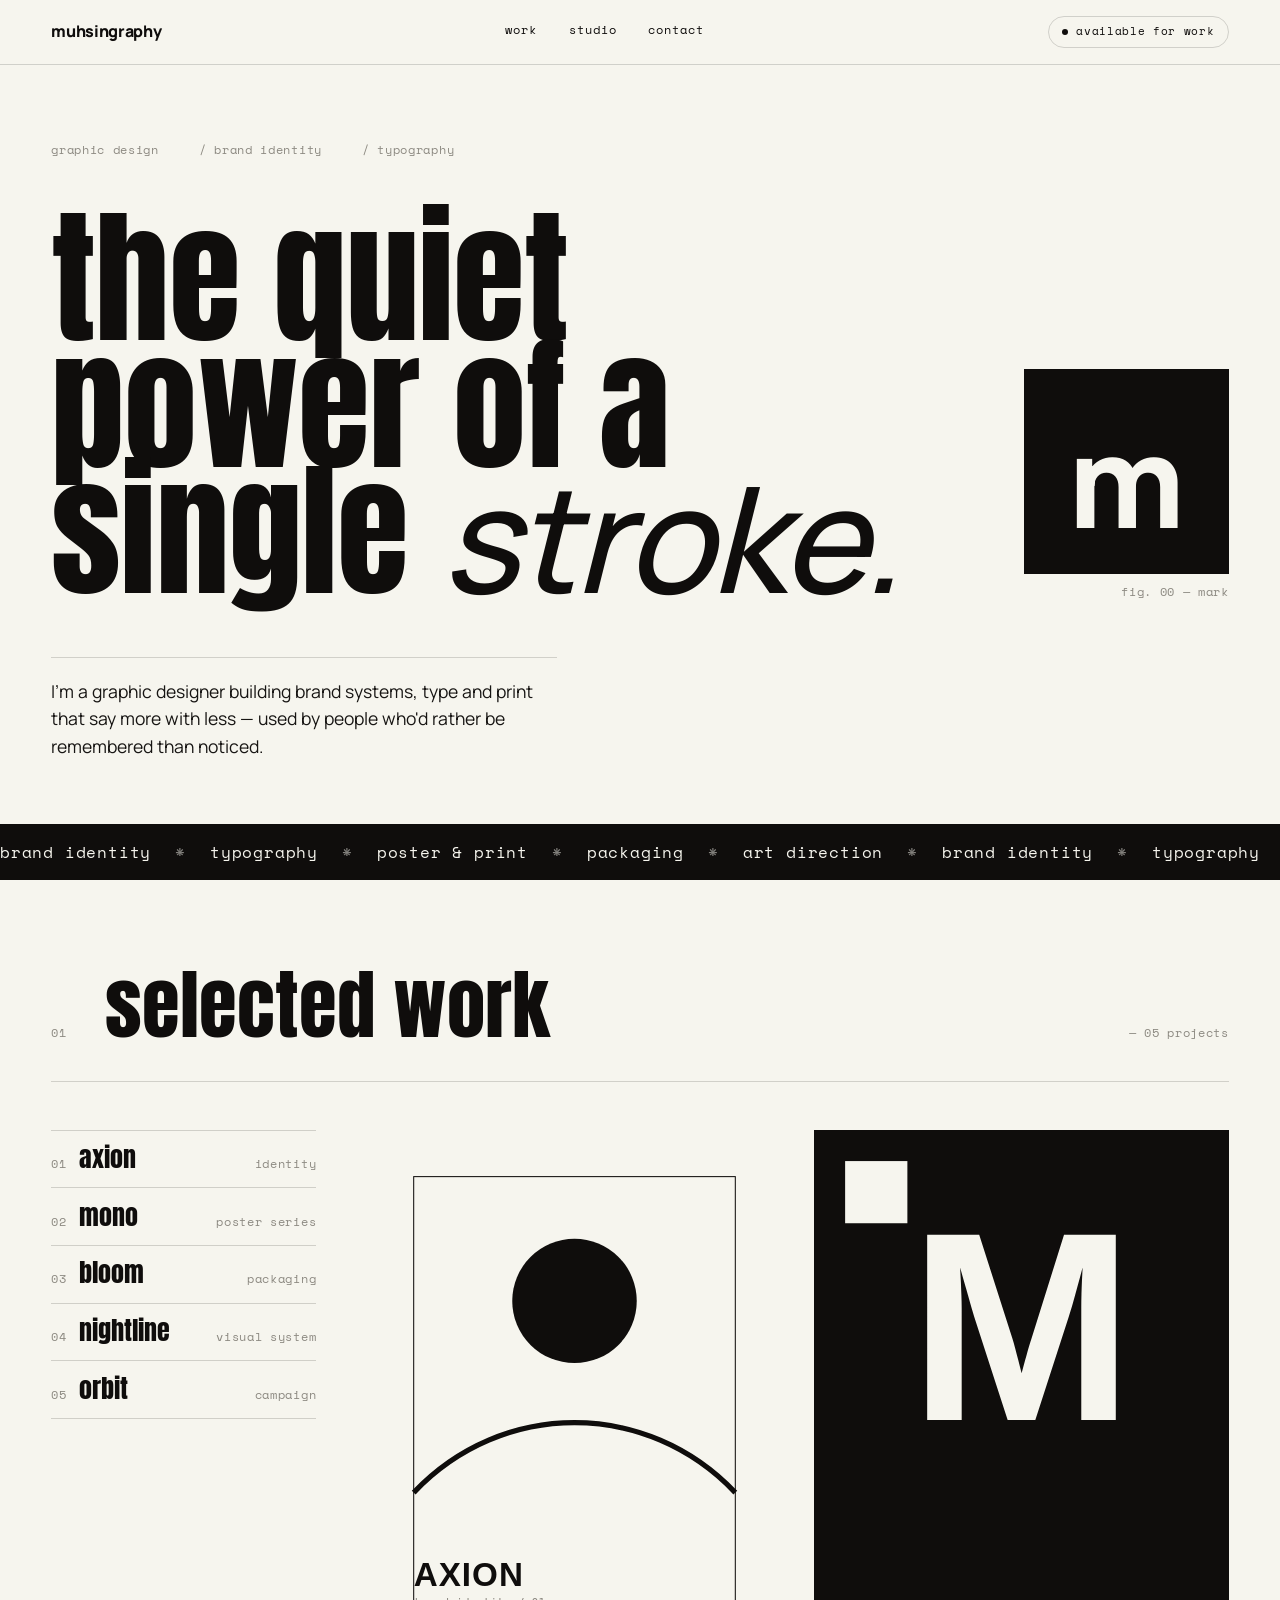
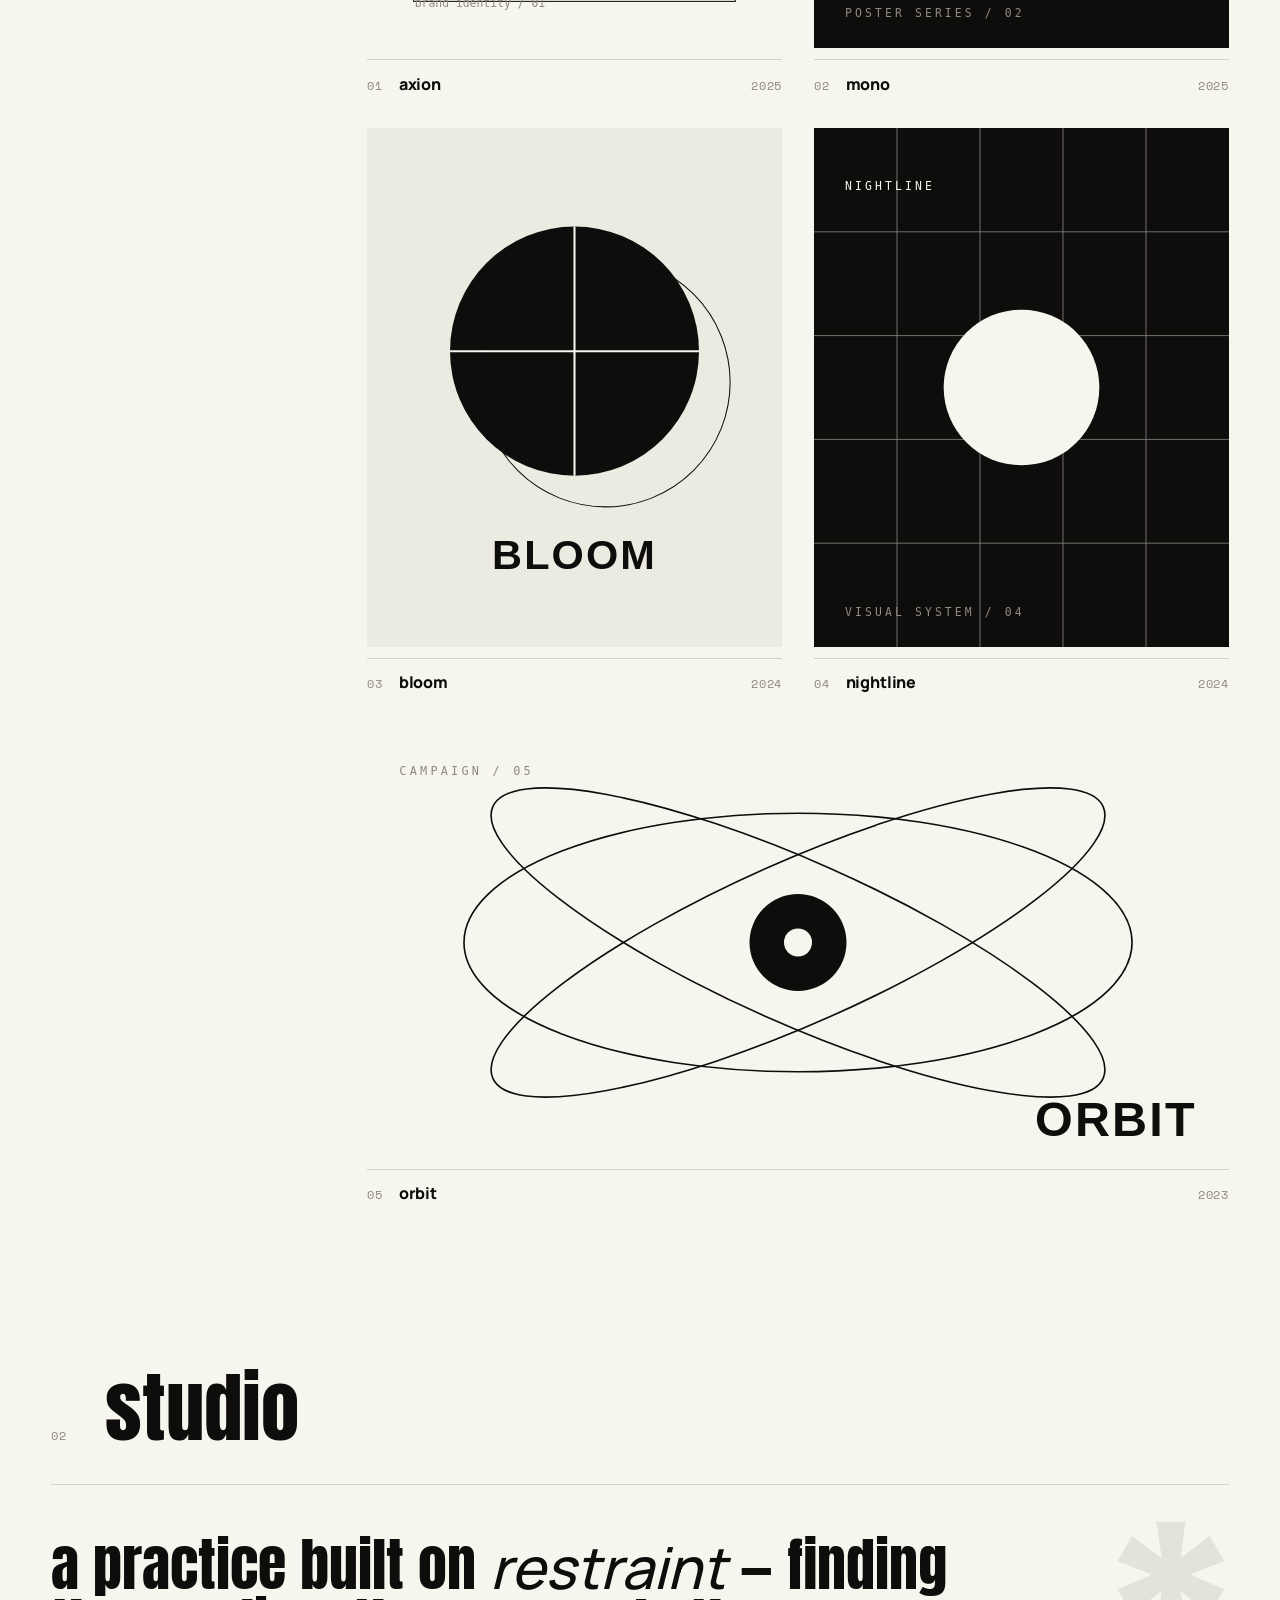
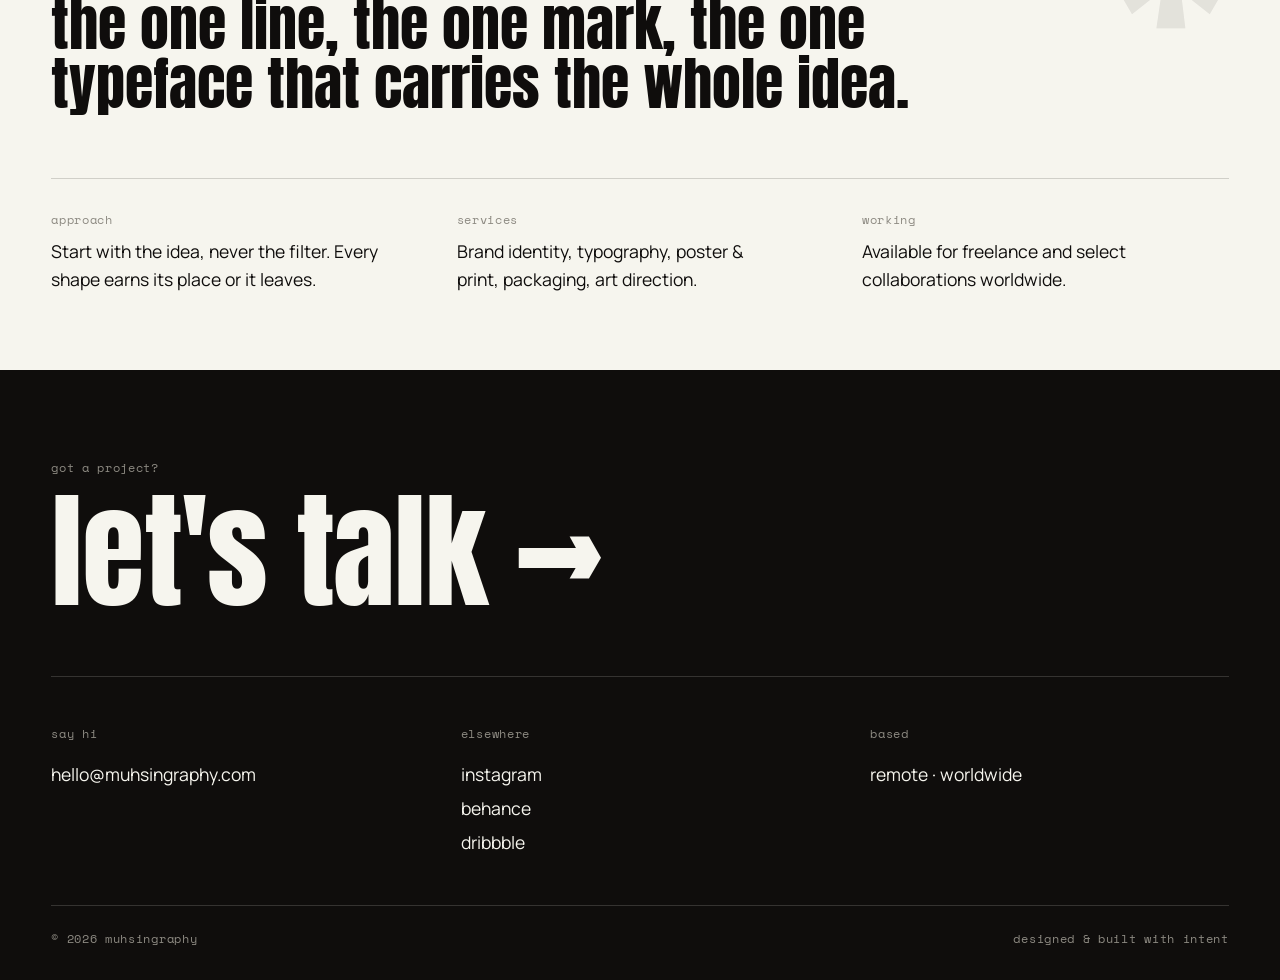
==== index.html @ 597eaee9 "Implement muhsingraphy portfolio from Figma design Monochrome editorial layout: heavy condensed disp" ====
<!DOCTYPE html>
<html lang="en">
<head>
  <meta charset="UTF-8" />
  <meta name="viewport" content="width=device-width, initial-scale=1.0" />
  <title>muhsingraphy — The quiet power of a single stroke.</title>
  <meta name="description" content="muhsingraphy — graphic design, brand identity and typography." />

  <link rel="preconnect" href="https://fonts.googleapis.com" />
  <link rel="preconnect" href="https://fonts.gstatic.com" crossorigin />
  <link
    href="https://fonts.googleapis.com/css2?family=Anton&family=Manrope:wght@400;500;600;800&family=Space+Mono:wght@400;700&display=swap"
    rel="stylesheet"
  />
  <link rel="stylesheet" href="styles.css" />
</head>
<body>
  <!-- ── top bar ─────────────────────────────────────────── -->
  <header class="topbar">
    <a class="wordmark" href="#top">muhsingraphy</a>
    <nav class="topbar__nav">
      <a href="#work">work</a>
      <a href="#studio">studio</a>
      <a href="#contact">contact</a>
    </nav>
    <a class="topbar__status" href="#contact">
      <span class="dot"></span>available&nbsp;for&nbsp;work
    </a>
  </header>

  <main id="top">
    <!-- ── hero ──────────────────────────────────────────── -->
    <section class="hero">
      <div class="hero__label reveal">
        <span class="mono">graphic&nbsp;design</span>
        <span class="mono">/&nbsp;brand&nbsp;identity</span>
        <span class="mono">/&nbsp;typography</span>
      </div>

      <div class="hero__grid">
        <h1 class="hero__title reveal">
          The quiet<br />
          power of a<br />
          single <em>stroke.</em>
        </h1>

        <figure class="hero__mark reveal" aria-hidden="true">
          <div class="hero__mark-inner">
            <span>m</span>
          </div>
          <figcaption class="mono">fig.&nbsp;00 — mark</figcaption>
        </figure>
      </div>

      <p class="hero__lede reveal">
        I'm a graphic designer building brand systems, type and print that
        say more with less — used by people who'd rather be remembered than
        noticed.
      </p>
    </section>

    <!-- ── ticker ────────────────────────────────────────── -->
    <div class="ticker" aria-hidden="true">
      <div class="ticker__track">
        <span>brand identity</span><span>*</span><span>typography</span><span>*</span>
        <span>poster&nbsp;&&nbsp;print</span><span>*</span><span>packaging</span><span>*</span>
        <span>art direction</span><span>*</span><span>brand identity</span><span>*</span>
        <span>typography</span><span>*</span><span>poster&nbsp;&&nbsp;print</span><span>*</span>
        <span>packaging</span><span>*</span><span>art direction</span><span>*</span>
      </div>
    </div>

    <!-- ── work ──────────────────────────────────────────── -->
    <section class="work" id="work">
      <div class="work__head">
        <span class="mono">01</span>
        <h2 class="work__title">Selected&nbsp;work</h2>
        <span class="mono work__count">— 05 projects</span>
      </div>

      <div class="work__layout">
        <!-- numbered index -->
        <ol class="index">
          <li class="index__item reveal" data-goto="p1">
            <span class="mono index__num">01</span>
            <span class="index__name">axion</span>
            <span class="mono index__cat">identity</span>
          </li>
          <li class="index__item reveal" data-goto="p2">
            <span class="mono index__num">02</span>
            <span class="index__name">mono</span>
            <span class="mono index__cat">poster&nbsp;series</span>
          </li>
          <li class="index__item reveal" data-goto="p3">
            <span class="mono index__num">03</span>
            <span class="index__name">bloom</span>
            <span class="mono index__cat">packaging</span>
          </li>
          <li class="index__item reveal" data-goto="p4">
            <span class="mono index__num">04</span>
            <span class="index__name">nightline</span>
            <span class="mono index__cat">visual&nbsp;system</span>
          </li>
          <li class="index__item reveal" data-goto="p5">
            <span class="mono index__num">05</span>
            <span class="index__name">orbit</span>
            <span class="mono index__cat">campaign</span>
          </li>
        </ol>

        <!-- project grid -->
        <div class="projects">
          <article class="project reveal" id="p1">
            <div class="project__media"><img src="assets/work-01.svg" alt="axion — brand identity" loading="lazy" /></div>
            <div class="project__cap"><span class="mono">01</span><h3>axion</h3><span class="mono">2025</span></div>
          </article>
          <article class="project reveal" id="p2">
            <div class="project__media"><img src="assets/work-02.svg" alt="mono — poster series" loading="lazy" /></div>
            <div class="project__cap"><span class="mono">02</span><h3>mono</h3><span class="mono">2025</span></div>
          </article>
          <article class="project reveal" id="p3">
            <div class="project__media"><img src="assets/work-03.svg" alt="bloom — packaging" loading="lazy" /></div>
            <div class="project__cap"><span class="mono">03</span><h3>bloom</h3><span class="mono">2024</span></div>
          </article>
          <article class="project reveal" id="p4">
            <div class="project__media"><img src="assets/work-04.svg" alt="nightline — visual system" loading="lazy" /></div>
            <div class="project__cap"><span class="mono">04</span><h3>nightline</h3><span class="mono">2024</span></div>
          </article>
          <article class="project project--wide reveal" id="p5">
            <div class="project__media"><img src="assets/work-05.svg" alt="orbit — campaign" loading="lazy" /></div>
            <div class="project__cap"><span class="mono">05</span><h3>orbit</h3><span class="mono">2023</span></div>
          </article>
        </div>
      </div>
    </section>

    <!-- ── studio / statement ────────────────────────────── -->
    <section class="studio" id="studio">
      <div class="studio__head">
        <span class="mono">02</span>
        <h2 class="work__title">Studio</h2>
      </div>
      <div class="studio__body">
        <p class="studio__statement reveal">
          A practice built on <em>restraint</em> — finding the one line,
          the one mark, the one typeface that carries the whole idea.
        </p>
        <div class="studio__cols">
          <div class="studio__col reveal">
            <span class="mono">approach</span>
            <p>Start with the idea, never the filter. Every shape earns its place or it leaves.</p>
          </div>
          <div class="studio__col reveal">
            <span class="mono">services</span>
            <p>Brand identity, typography, poster &amp; print, packaging, art direction.</p>
          </div>
          <div class="studio__col reveal">
            <span class="mono">working</span>
            <p>Available for freelance and select collaborations worldwide.</p>
          </div>
        </div>
        <span class="studio__mark" aria-hidden="true">*</span>
      </div>
    </section>
  </main>

  <!-- ── footer ──────────────────────────────────────────── -->
  <footer class="footer" id="contact">
    <div class="footer__cta">
      <span class="mono footer__kicker">got a project?</span>
      <a class="footer__mail" href="mailto:hello@muhsingraphy.com">
        let's&nbsp;talk&nbsp;→
      </a>
    </div>
    <div class="footer__grid">
      <div>
        <span class="mono">say&nbsp;hi</span>
        <a href="mailto:hello@muhsingraphy.com">hello@muhsingraphy.com</a>
      </div>
      <div>
        <span class="mono">elsewhere</span>
        <a href="https://www.instagram.com/muhsingraphy" target="_blank" rel="noopener">instagram</a>
        <a href="#" aria-disabled="true">behance</a>
        <a href="#" aria-disabled="true">dribbble</a>
      </div>
      <div>
        <span class="mono">based</span>
        <p>remote&nbsp;·&nbsp;worldwide</p>
      </div>
    </div>
    <div class="footer__base">
      <span class="mono">© <span id="year"></span> muhsingraphy</span>
      <span class="mono">designed&nbsp;&amp;&nbsp;built&nbsp;with&nbsp;intent</span>
    </div>
  </footer>

  <script src="script.js"></script>
</body>
</html>
---- styles.css ----
/* ============================================================
   muhsingraphy — portfolio
   Direction: monochrome editorial. Cream paper, ink black,
   heavy condensed display type, monospace indexing.
   Recovered from Figma file MVhsQ2DLjUmlIwpaS7Vy7t.
   ============================================================ */

:root {
  /* palette sampled from the design render */
  --cream: #f6f5ee;
  --cream-2: #ecebe2;
  --ink: #0f0d0c;
  --ink-2: #171513;
  --gray: #8d8a82;
  --line: rgba(15, 13, 12, 0.16);
  --line-inv: rgba(246, 245, 238, 0.16);

  --pad: clamp(1.1rem, 4vw, 3.5rem);
  --maxw: 1560px;

  --f-display: "Anton", "Arial Narrow", sans-serif;
  --f-body: "Manrope", system-ui, sans-serif;
  --f-mono: "Space Mono", ui-monospace, monospace;

  --ease: cubic-bezier(0.22, 1, 0.36, 1);
}

* { margin: 0; padding: 0; box-sizing: border-box; }

html { scroll-behavior: smooth; -webkit-text-size-adjust: 100%; }

body {
  background: var(--cream);
  color: var(--ink);
  font-family: var(--f-body);
  font-size: clamp(0.98rem, 0.4vw + 0.9rem, 1.1rem);
  line-height: 1.55;
  overflow-x: hidden;
  -webkit-font-smoothing: antialiased;
}

img { display: block; max-width: 100%; height: auto; }
a { color: inherit; text-decoration: none; }
::selection { background: var(--ink); color: var(--cream); }

.mono {
  font-family: var(--f-mono);
  font-size: 0.72rem;
  letter-spacing: 0.06em;
  text-transform: lowercase;
}

/* ── top bar ─────────────────────────────────────────────── */
.topbar {
  position: sticky;
  top: 0;
  z-index: 50;
  display: flex;
  align-items: center;
  justify-content: space-between;
  gap: 1rem;
  padding: 1rem var(--pad);
  background: color-mix(in srgb, var(--cream) 88%, transparent);
  backdrop-filter: blur(8px);
  border-bottom: 1px solid var(--line);
}
.wordmark {
  font-family: var(--f-body);
  font-weight: 800;
  font-size: 1rem;
  letter-spacing: -0.02em;
  text-transform: lowercase;
}
.topbar__nav { display: flex; gap: clamp(1rem, 2.5vw, 2.25rem); }
.topbar__nav a {
  font-family: var(--f-mono);
  font-size: 0.72rem;
  letter-spacing: 0.08em;
  text-transform: lowercase;
  padding-bottom: 2px;
  border-bottom: 1px solid transparent;
  transition: border-color 0.3s var(--ease);
}
.topbar__nav a:hover { border-color: var(--ink); }

.topbar__status {
  display: inline-flex;
  align-items: center;
  gap: 0.5rem;
  font-family: var(--f-mono);
  font-size: 0.68rem;
  letter-spacing: 0.06em;
  text-transform: lowercase;
  border: 1px solid var(--line);
  border-radius: 999px;
  padding: 0.4rem 0.85rem;
}
.dot {
  width: 6px; height: 6px; border-radius: 50%;
  background: var(--ink);
  animation: blink 2.2s var(--ease) infinite;
}
@keyframes blink { 0%,100%{opacity:1} 50%{opacity:0.25} }
@media (max-width: 720px) { .topbar__nav, .topbar__status { display: none; } }

/* ── hero ────────────────────────────────────────────────── */
.hero {
  max-width: var(--maxw);
  margin: 0 auto;
  padding: clamp(2rem, 6vw, 5rem) var(--pad) clamp(2.5rem, 5vw, 4rem);
}
.hero__label {
  display: flex;
  flex-wrap: wrap;
  gap: 1rem 2.5rem;
  color: var(--gray);
  padding-bottom: clamp(2rem, 5vw, 3.5rem);
}
.hero__grid {
  display: grid;
  grid-template-columns: 1fr auto;
  align-items: end;
  gap: clamp(1.5rem, 4vw, 4rem);
}
.hero__title {
  font-family: var(--f-display);
  font-weight: 400;
  font-size: clamp(3rem, 11.5vw, 11rem);
  line-height: 0.86;
  letter-spacing: -0.005em;
  text-transform: lowercase;
}
.hero__title em {
  font-style: italic;
  font-family: var(--f-body);
  font-weight: 500;
  letter-spacing: -0.02em;
}
.hero__mark { display: flex; flex-direction: column; align-items: flex-end; gap: 0.6rem; }
.hero__mark-inner {
  width: clamp(7rem, 16vw, 14rem);
  aspect-ratio: 1;
  background: var(--ink);
  color: var(--cream);
  display: grid;
  place-items: center;
  overflow: hidden;
}
.hero__mark-inner span {
  font-family: var(--f-body);
  font-weight: 800;
  font-size: clamp(4rem, 10vw, 9rem);
  line-height: 1;
  transform: translateY(6%);
}
.hero__mark figcaption { color: var(--gray); }

.hero__lede {
  max-width: 46ch;
  margin-top: clamp(2rem, 5vw, 3.5rem);
  padding-top: 1.25rem;
  border-top: 1px solid var(--line);
  color: var(--ink-2);
}

/* ── ticker ──────────────────────────────────────────────── */
.ticker {
  background: var(--ink);
  color: var(--cream);
  overflow: hidden;
  white-space: nowrap;
  padding: clamp(0.6rem, 1.4vw, 0.9rem) 0;
}
.ticker__track {
  display: inline-flex;
  gap: 1.5rem;
  font-family: var(--f-mono);
  font-size: clamp(0.8rem, 1.4vw, 1rem);
  letter-spacing: 0.05em;
  text-transform: lowercase;
  animation: ticker 34s linear infinite;
}
.ticker__track span:nth-child(even) { opacity: 0.5; }
@keyframes ticker { to { transform: translateX(-50%); } }

/* ── section heads ───────────────────────────────────────── */
.work, .studio { max-width: var(--maxw); margin: 0 auto; padding: 0 var(--pad); }
.work__head, .studio__head {
  display: flex;
  align-items: baseline;
  gap: clamp(1rem, 3vw, 2.5rem);
  padding: clamp(3rem, 7vw, 6rem) 0 clamp(1.5rem, 3vw, 2.5rem);
  border-bottom: 1px solid var(--line);
}
.work__head .mono, .studio__head .mono { color: var(--gray); }
.work__title {
  font-family: var(--f-display);
  font-weight: 400;
  font-size: clamp(2rem, 6vw, 5rem);
  line-height: 0.95;
  text-transform: lowercase;
  flex: 1;
}
.work__count { color: var(--gray); white-space: nowrap; }

/* ── work layout ─────────────────────────────────────────── */
.work__layout {
  display: grid;
  grid-template-columns: minmax(180px, 0.8fr) 2.6fr;
  gap: clamp(1.5rem, 4vw, 4rem);
  padding: clamp(2rem, 4vw, 3rem) 0 clamp(3rem, 6vw, 5rem);
}
.index { list-style: none; position: sticky; top: 5.5rem; align-self: start; }
.index__item {
  display: grid;
  grid-template-columns: auto 1fr auto;
  align-items: baseline;
  gap: 0.75rem;
  padding: 0.9rem 0;
  border-top: 1px solid var(--line);
  cursor: pointer;
  transition: padding-left 0.4s var(--ease);
}
.index__item:last-child { border-bottom: 1px solid var(--line); }
.index__item:hover { padding-left: 0.75rem; }
.index__num { color: var(--gray); }
.index__name {
  font-family: var(--f-display);
  font-weight: 400;
  font-size: clamp(1.1rem, 2vw, 1.6rem);
  text-transform: lowercase;
  line-height: 1;
}
.index__cat { color: var(--gray); text-align: right; }

.projects {
  display: grid;
  grid-template-columns: repeat(2, 1fr);
  gap: clamp(1.25rem, 2.5vw, 2.5rem);
}
.project__media { overflow: hidden; background: var(--cream-2); aspect-ratio: 4 / 5; }
.project--wide { grid-column: span 2; }
.project--wide .project__media { aspect-ratio: 16 / 8; }
.project__media img {
  width: 100%; height: 100%; object-fit: cover;
  transition: transform 0.8s var(--ease), filter 0.5s var(--ease);
  filter: grayscale(0);
}
.project:hover .project__media img { transform: scale(1.045); }
.project__cap {
  display: flex;
  align-items: baseline;
  justify-content: space-between;
  gap: 1rem;
  padding-top: 0.7rem;
  margin-top: 0.7rem;
  border-top: 1px solid var(--line);
}
.project__cap .mono { color: var(--gray); }
.project__cap h3 {
  font-family: var(--f-body);
  font-weight: 800;
  font-size: 1rem;
  letter-spacing: -0.01em;
  text-transform: lowercase;
  flex: 1;
}
@media (max-width: 860px) {
  .work__layout { grid-template-columns: 1fr; }
  .index { position: static; order: 2; }
}
@media (max-width: 560px) {
  .projects { grid-template-columns: 1fr; }
  .project--wide { grid-column: auto; }
  .project--wide .project__media { aspect-ratio: 4 / 5; }
  .hero__grid { grid-template-columns: 1fr; }
  .hero__mark { align-items: flex-start; }
}

/* ── studio ──────────────────────────────────────────────── */
.studio__body { padding: clamp(2rem, 4vw, 3.5rem) 0 clamp(3rem, 6vw, 5rem); position: relative; }
.studio__statement {
  font-family: var(--f-display);
  font-weight: 400;
  font-size: clamp(1.6rem, 4.5vw, 4rem);
  line-height: 1.02;
  text-transform: lowercase;
  max-width: 32ch;
}
.studio__statement em { font-family: var(--f-body); font-style: italic; font-weight: 500; }
.studio__cols {
  display: grid;
  grid-template-columns: repeat(3, 1fr);
  gap: clamp(1.25rem, 3vw, 3rem);
  margin-top: clamp(2.5rem, 5vw, 4rem);
  border-top: 1px solid var(--line);
  padding-top: 2rem;
}
.studio__col .mono { color: var(--gray); display: block; margin-bottom: 0.6rem; }
.studio__col p { max-width: 30ch; }
.studio__mark {
  position: absolute;
  right: 0; top: clamp(1rem, 3vw, 2.5rem);
  font-family: var(--f-display);
  font-size: clamp(6rem, 20vw, 20rem);
  line-height: 0.7;
  color: var(--ink);
  opacity: 0.08;
  pointer-events: none;
  user-select: none;
}
@media (max-width: 720px) { .studio__cols { grid-template-columns: 1fr; } }

/* ── footer ──────────────────────────────────────────────── */
.footer {
  background: var(--ink);
  color: var(--cream);
  padding: clamp(3rem, 7vw, 6rem) var(--pad) 2rem;
}
.footer__cta { padding-bottom: clamp(2.5rem, 5vw, 4rem); border-bottom: 1px solid var(--line-inv); }
.footer__kicker { color: var(--gray); display: block; margin-bottom: 1rem; }
.footer__mail {
  font-family: var(--f-display);
  font-weight: 400;
  font-size: clamp(2.5rem, 10vw, 9rem);
  line-height: 0.9;
  letter-spacing: -0.01em;
  text-transform: lowercase;
  display: inline-block;
  transition: opacity 0.4s var(--ease), transform 0.4s var(--ease);
}
.footer__mail:hover { opacity: 0.7; transform: translateX(0.5rem); }

.footer__grid {
  display: grid;
  grid-template-columns: repeat(3, 1fr);
  gap: clamp(1.5rem, 4vw, 4rem);
  padding: clamp(2rem, 4vw, 3rem) 0;
  border-bottom: 1px solid var(--line-inv);
}
.footer__grid .mono { color: var(--gray); display: block; margin-bottom: 0.75rem; }
.footer__grid div { display: flex; flex-direction: column; gap: 0.35rem; }
.footer__grid a { width: fit-content; border-bottom: 1px solid transparent; transition: border-color 0.3s; }
.footer__grid a:hover { border-color: var(--cream); }
.footer__base {
  display: flex;
  flex-wrap: wrap;
  gap: 0.5rem 2rem;
  justify-content: space-between;
  padding-top: 1.5rem;
}
.footer__base .mono { color: var(--gray); }
@media (max-width: 720px) { .footer__grid { grid-template-columns: 1fr; } }

/* ── reveal ──────────────────────────────────────────────── */
.reveal {
  opacity: 0;
  transform: translateY(24px);
  transition: opacity 0.9s var(--ease), transform 0.9s var(--ease);
}
.reveal.is-in { opacity: 1; transform: none; }

@media (prefers-reduced-motion: reduce) {
  * { animation: none !important; transition: none !important; }
  .reveal { opacity: 1; transform: none; }
  html { scroll-behavior: auto; }
}
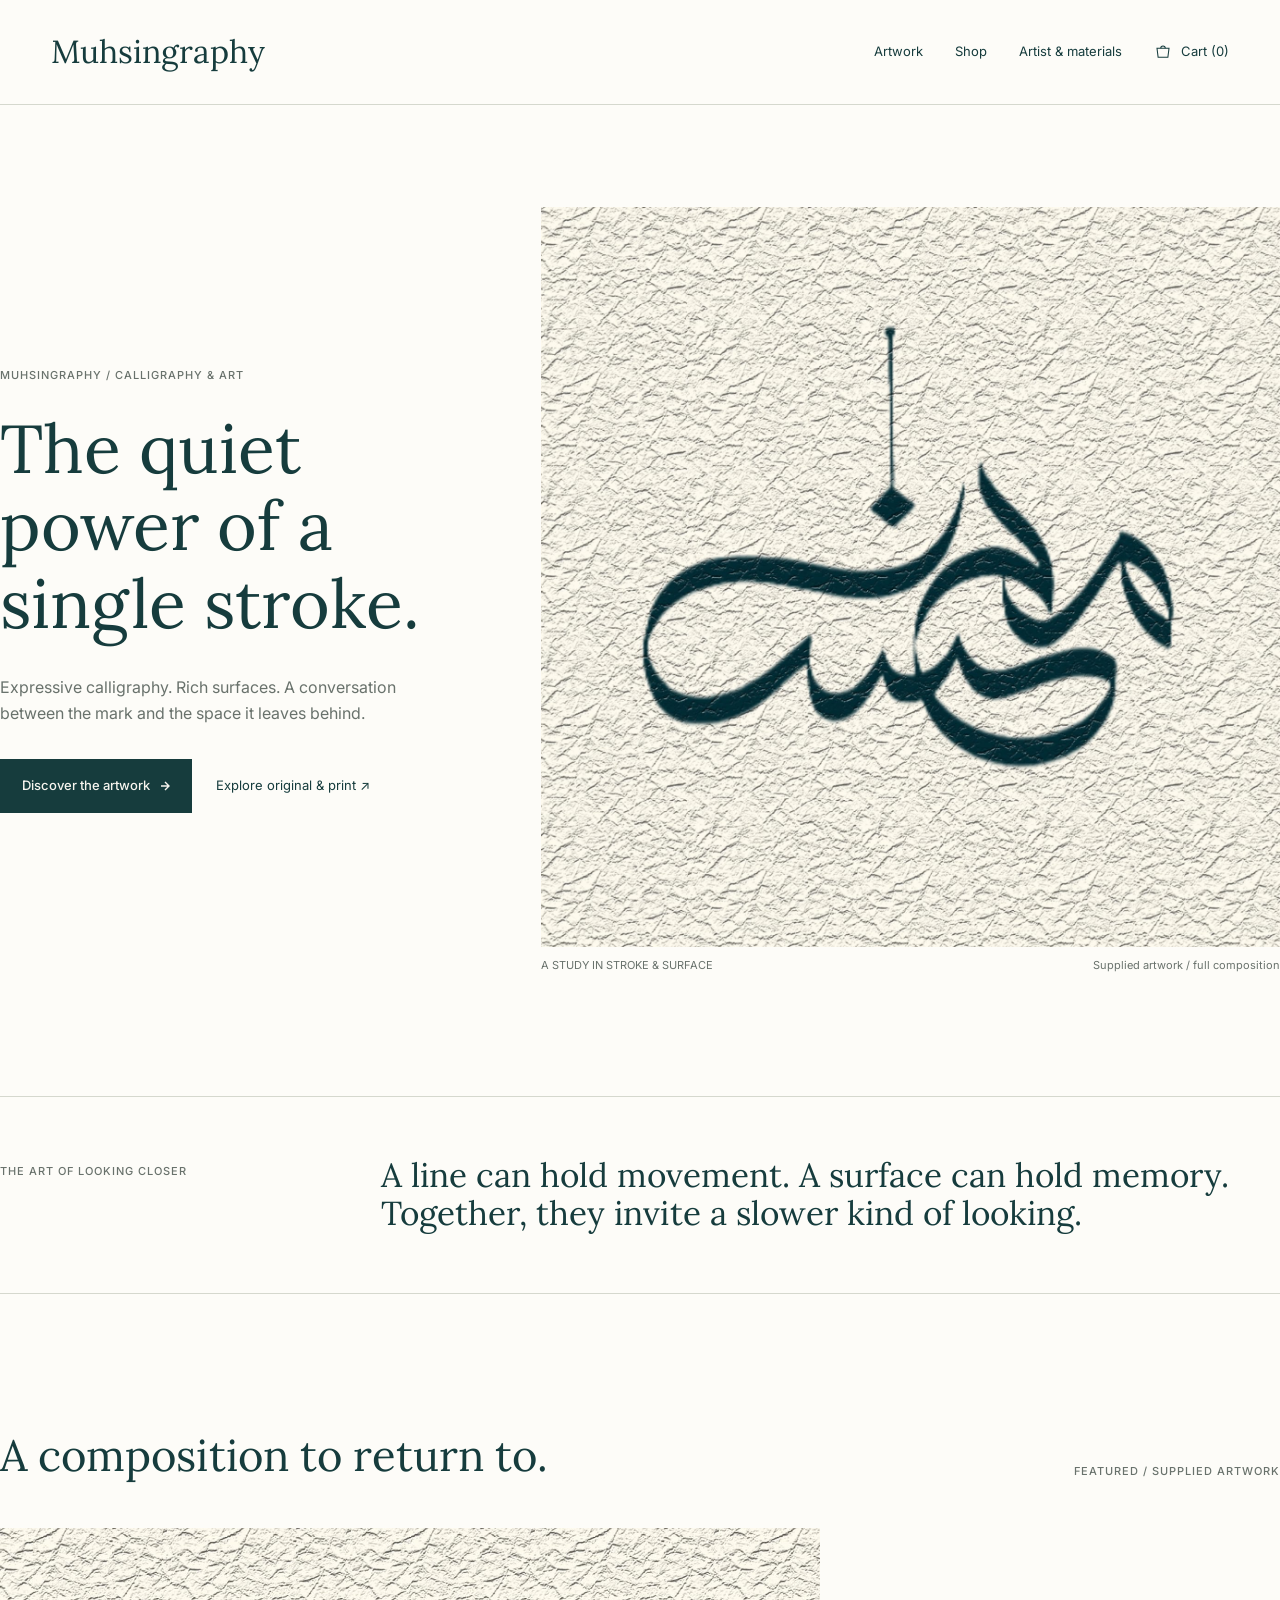
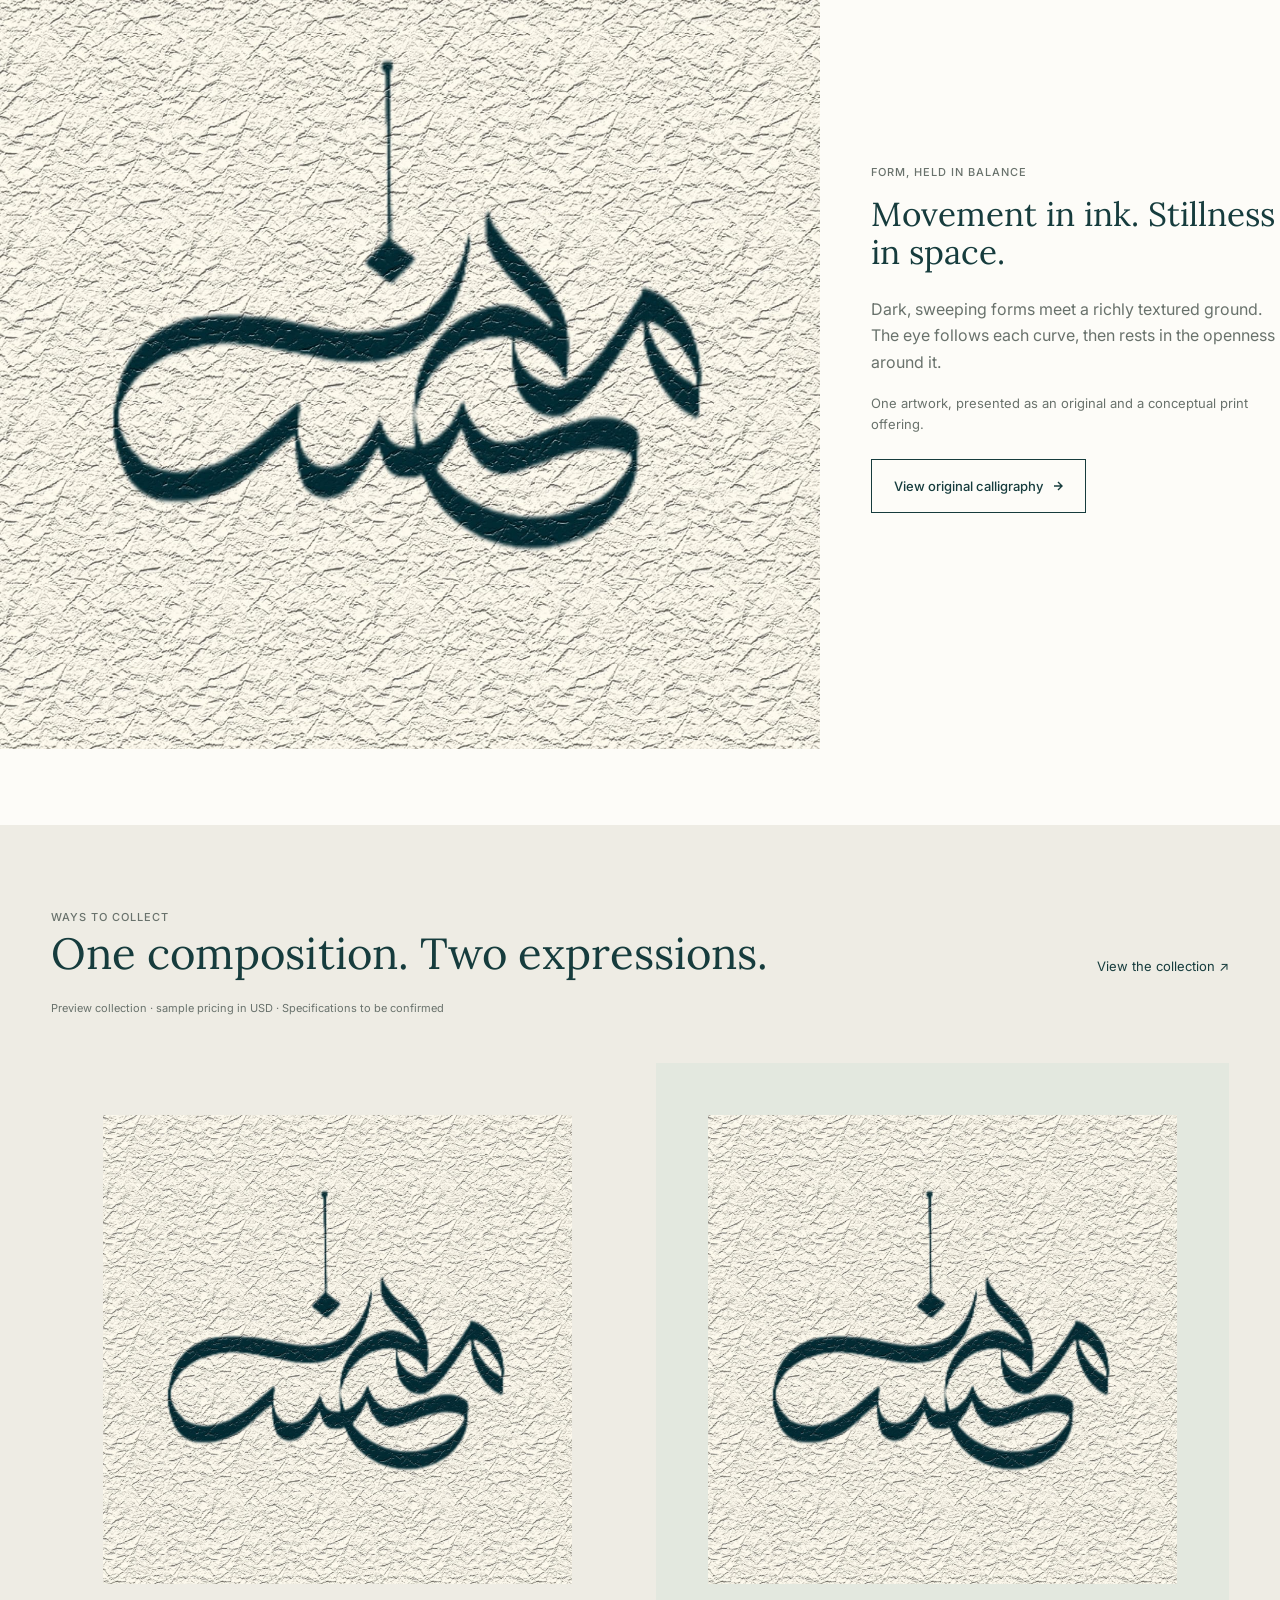
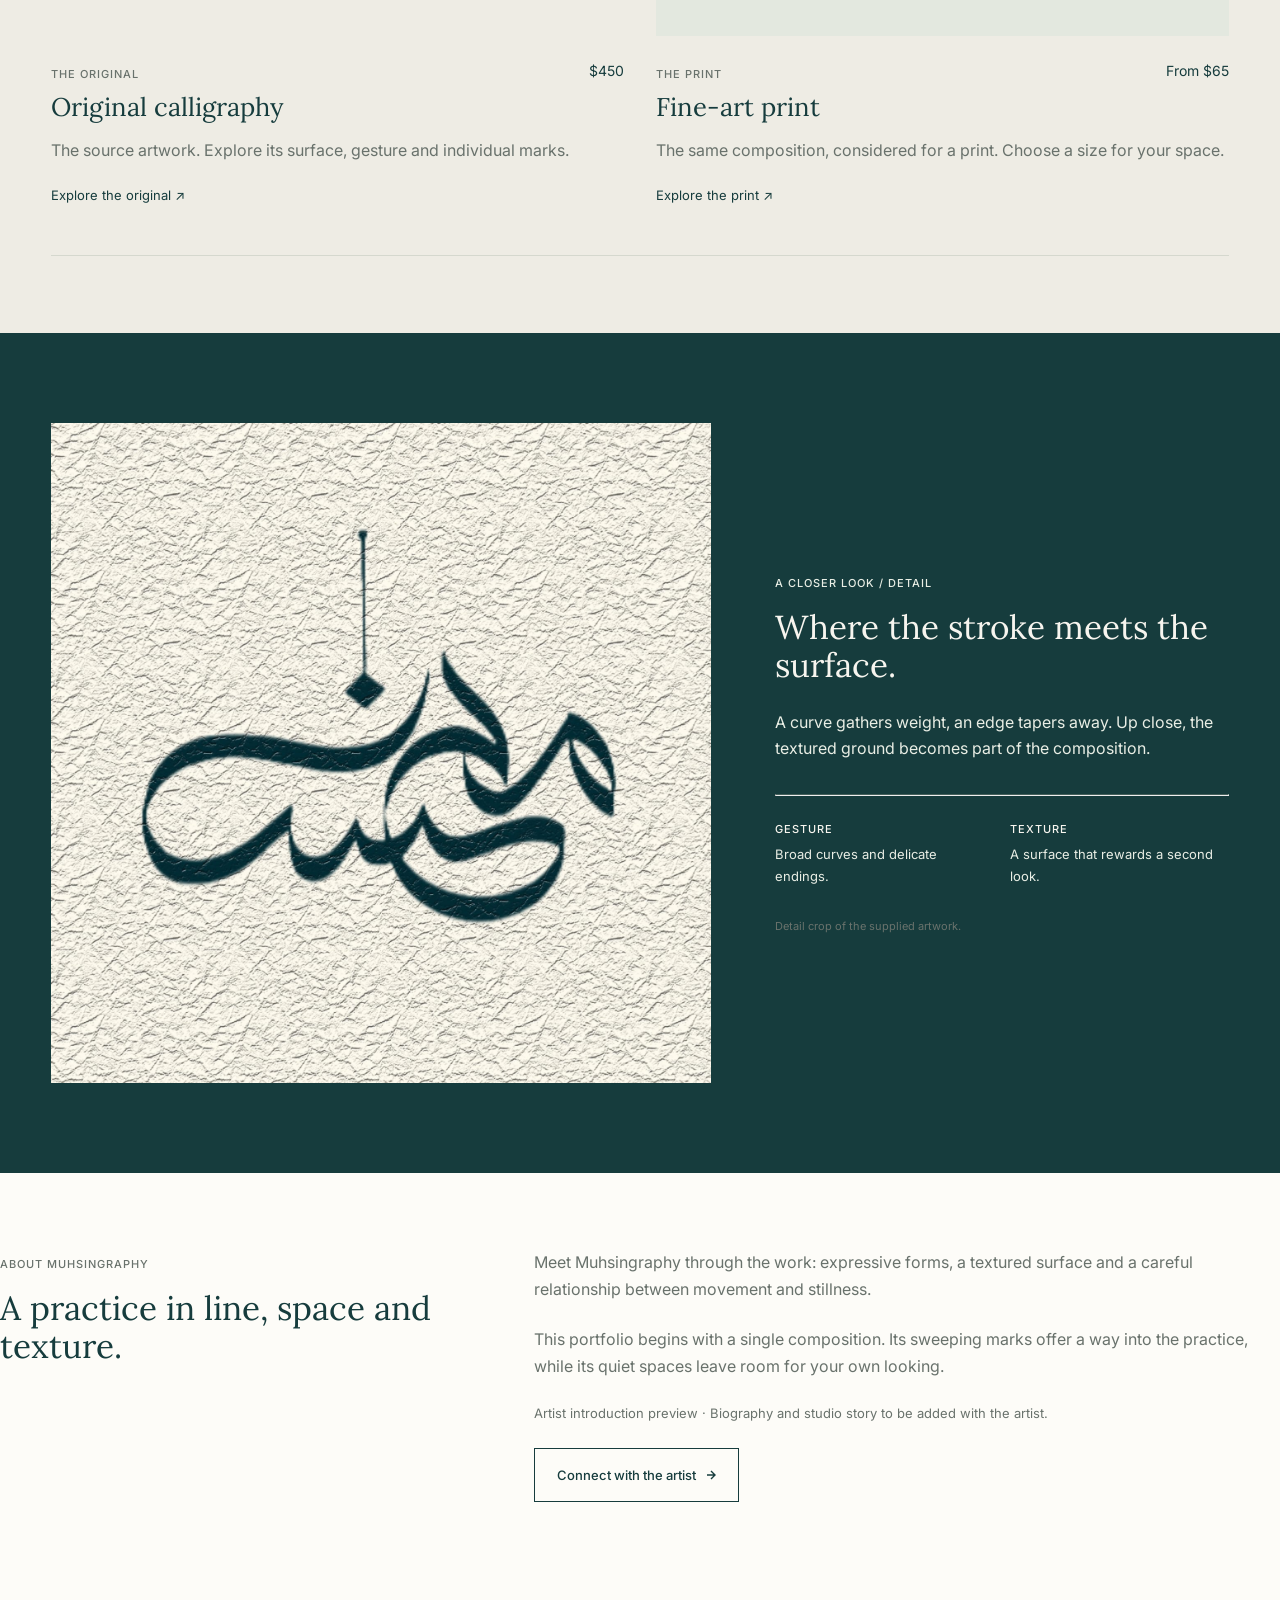
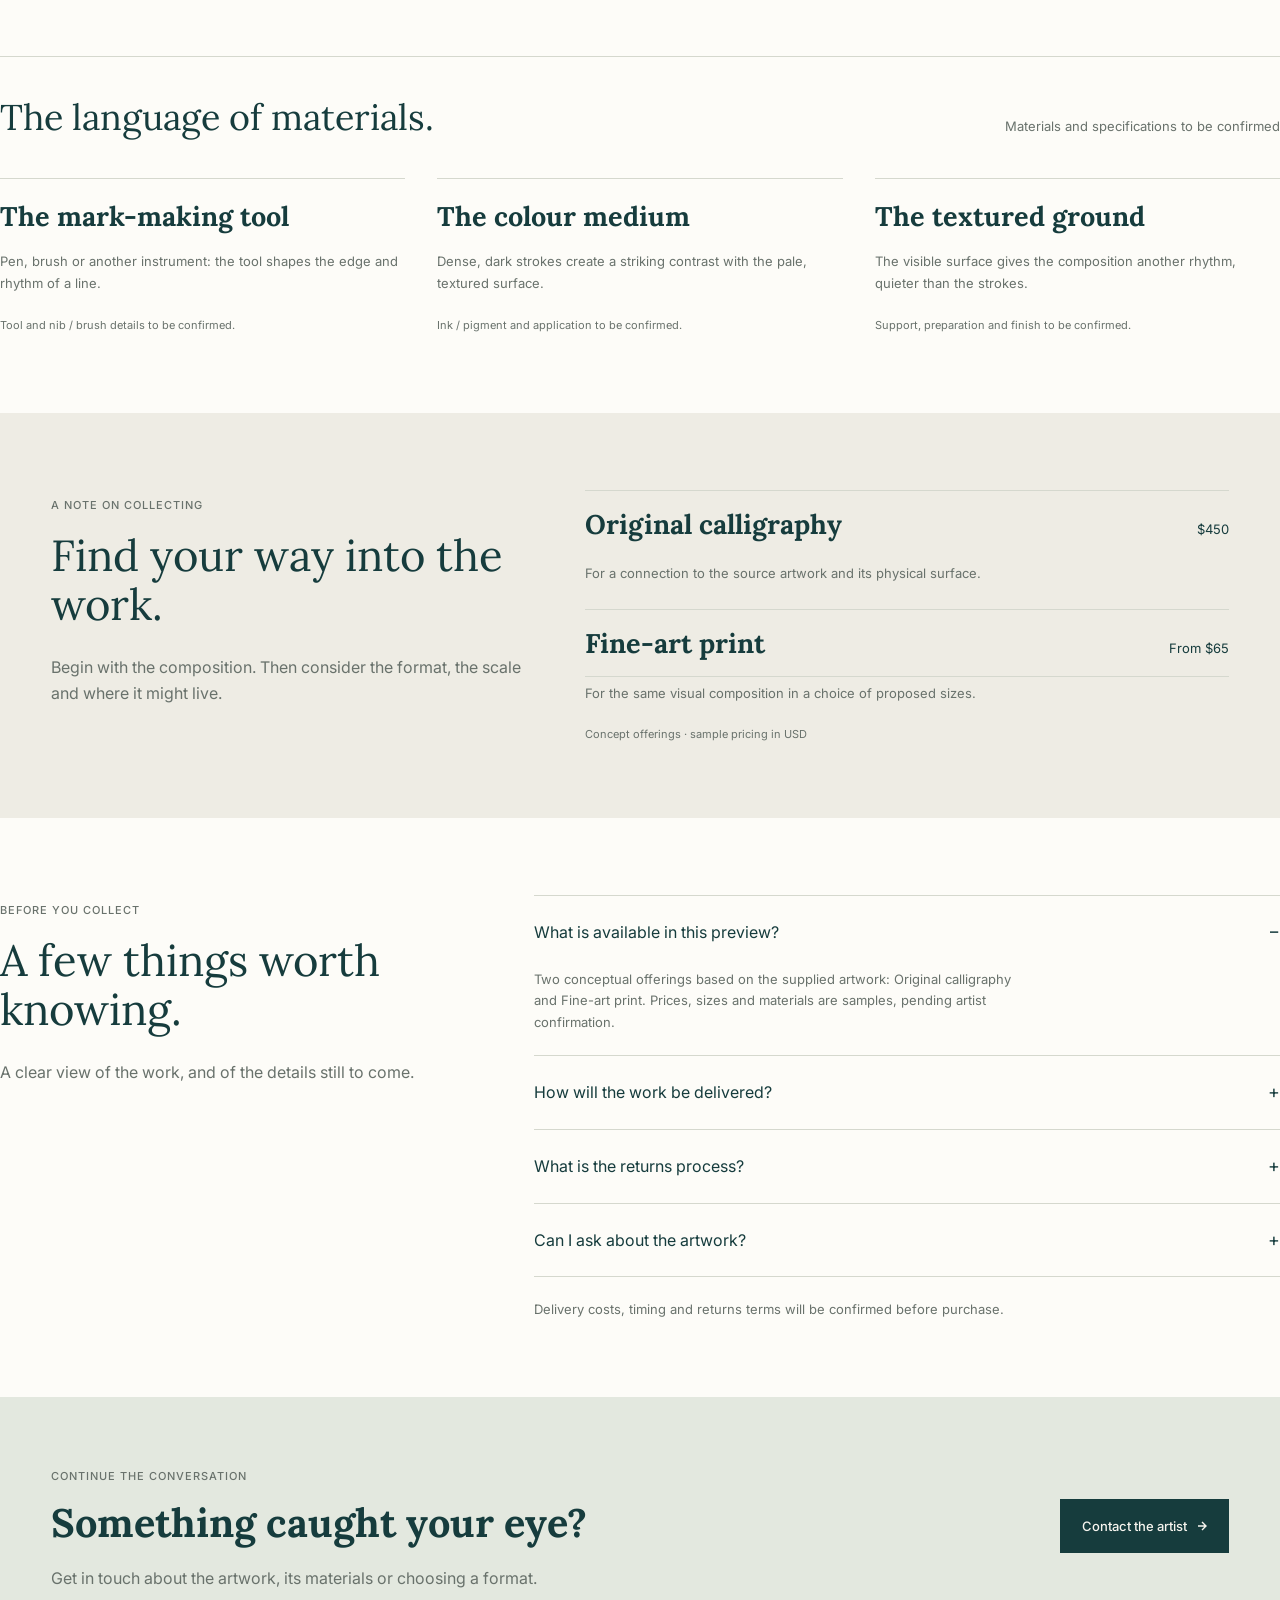
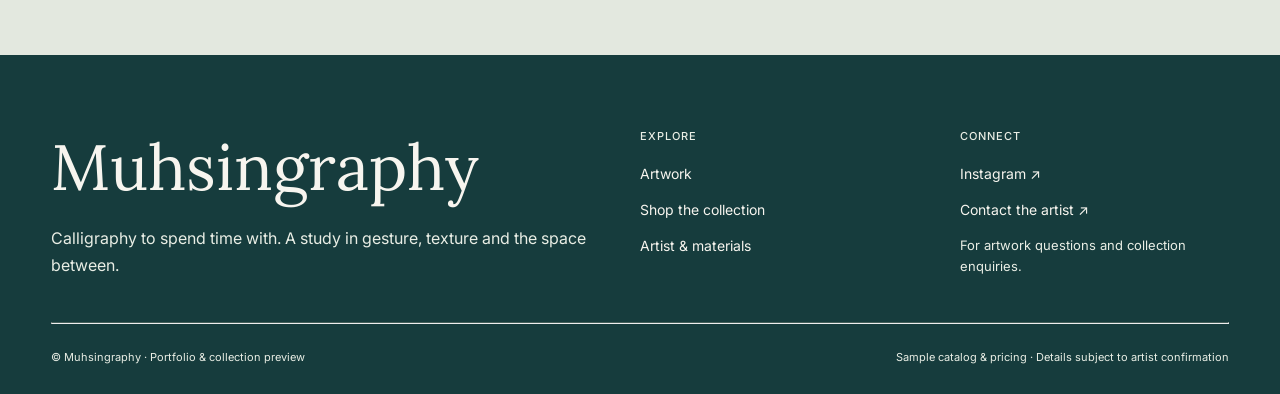
==== commit db04de8c: "Rebuild as multi-page site from Figma source Replace the reconstructed one-pager with the real five-" ====
--- a/index.html
+++ b/index.html
@@ -3,194 +3,324 @@
 <head>
   <meta charset="UTF-8" />
   <meta name="viewport" content="width=device-width, initial-scale=1.0" />
-  <title>muhsingraphy — The quiet power of a single stroke.</title>
-  <meta name="description" content="muhsingraphy — graphic design, brand identity and typography." />
-
+  <title>Muhsingraphy — Calligraphy &amp; Art</title>
+  <meta name="description" content="Expressive calligraphy and fine-art prints. A portfolio and collection preview by Muhsingraphy." />
   <link rel="preconnect" href="https://fonts.googleapis.com" />
   <link rel="preconnect" href="https://fonts.gstatic.com" crossorigin />
-  <link
-    href="https://fonts.googleapis.com/css2?family=Anton&family=Manrope:wght@400;500;600;800&family=Space+Mono:wght@400;700&display=swap"
-    rel="stylesheet"
-  />
+  <link href="https://fonts.googleapis.com/css2?family=Lora:ital,wght@0,400;0,500;1,400&family=Inter:wght@400;500&display=swap" rel="stylesheet" />
   <link rel="stylesheet" href="styles.css" />
 </head>
 <body>
-  <!-- ── top bar ─────────────────────────────────────────── -->
-  <header class="topbar">
-    <a class="wordmark" href="#top">muhsingraphy</a>
-    <nav class="topbar__nav">
-      <a href="#work">work</a>
-      <a href="#studio">studio</a>
-      <a href="#contact">contact</a>
-    </nav>
-    <a class="topbar__status" href="#contact">
-      <span class="dot"></span>available&nbsp;for&nbsp;work
-    </a>
+  <a class="skip" href="#main" style="position:absolute;left:-9999px">Skip to content</a>
+
+  <!-- ── header ─────────────────────────────────────────── -->
+  <header class="site-header">
+    <div class="site-header__inner">
+      <a class="brand" href="index.html">Muhsingraphy</a>
+      <nav class="nav" aria-label="Primary">
+        <a href="#work">Artwork</a>
+        <a href="shop.html">Shop</a>
+        <a href="#artist" class="hide-sm">Artist &amp; materials</a>
+        <a class="cart" href="shop.html">
+          <svg width="18" height="18" viewBox="0 0 24 24" fill="none" stroke="currentColor" stroke-width="1.4" aria-hidden="true">
+            <path d="M4 7h16l-1.5 12h-13L4 7Z"/><path d="M9 7a3 3 0 0 1 6 0"/>
+          </svg>
+          Cart (0)
+        </a>
+      </nav>
+    </div>
   </header>
 
-  <main id="top">
+  <main id="main">
     <!-- ── hero ──────────────────────────────────────────── -->
-    <section class="hero">
-      <div class="hero__label reveal">
-        <span class="mono">graphic&nbsp;design</span>
-        <span class="mono">/&nbsp;brand&nbsp;identity</span>
-        <span class="mono">/&nbsp;typography</span>
-      </div>
-
+    <section class="hero wrap">
       <div class="hero__grid">
-        <h1 class="hero__title reveal">
-          The quiet<br />
-          power of a<br />
-          single <em>stroke.</em>
-        </h1>
-
-        <figure class="hero__mark reveal" aria-hidden="true">
-          <div class="hero__mark-inner">
-            <span>m</span>
-          </div>
-          <figcaption class="mono">fig.&nbsp;00 — mark</figcaption>
+        <div class="hero__copy reveal">
+          <span class="label">Muhsingraphy / Calligraphy &amp; Art</span>
+          <h1 class="display h1 hero__title">The quiet power of a single stroke.</h1>
+          <p class="lead hero__desc">
+            Expressive calligraphy. Rich surfaces. A conversation between the
+            mark and the space it leaves behind.
+          </p>
+          <div class="hero__actions">
+            <a class="btn btn--solid" href="#work">
+              Discover the artwork
+              <svg class="arrow" viewBox="0 0 10 10" fill="none" stroke="currentColor" stroke-width="1.4" aria-hidden="true"><path d="M1 5h8M5 1l4 4-4 4"/></svg>
+            </a>
+            <a class="link" href="shop.html">Explore original &amp; print ↗</a>
+          </div>
+        </div>
+        <figure class="hero__art reveal">
+          <img src="assets/artwork.jpg" alt="Supplied calligraphy artwork — a dark, sweeping form on a richly textured ground" />
+          <figcaption class="hero__caption">
+            <span class="note">A STUDY IN STROKE &amp; SURFACE</span>
+            <span class="note">Supplied artwork / full composition</span>
+          </figcaption>
         </figure>
       </div>
-
-      <p class="hero__lede reveal">
-        I'm a graphic designer building brand systems, type and print that
-        say more with less — used by people who'd rather be remembered than
-        noticed.
-      </p>
-    </section>
-
-    <!-- ── ticker ────────────────────────────────────────── -->
-    <div class="ticker" aria-hidden="true">
-      <div class="ticker__track">
-        <span>brand identity</span><span>*</span><span>typography</span><span>*</span>
-        <span>poster&nbsp;&&nbsp;print</span><span>*</span><span>packaging</span><span>*</span>
-        <span>art direction</span><span>*</span><span>brand identity</span><span>*</span>
-        <span>typography</span><span>*</span><span>poster&nbsp;&&nbsp;print</span><span>*</span>
-        <span>packaging</span><span>*</span><span>art direction</span><span>*</span>
-      </div>
-    </div>
-
-    <!-- ── work ──────────────────────────────────────────── -->
-    <section class="work" id="work">
-      <div class="work__head">
-        <span class="mono">01</span>
-        <h2 class="work__title">Selected&nbsp;work</h2>
-        <span class="mono work__count">— 05 projects</span>
-      </div>
-
-      <div class="work__layout">
-        <!-- numbered index -->
-        <ol class="index">
-          <li class="index__item reveal" data-goto="p1">
-            <span class="mono index__num">01</span>
-            <span class="index__name">axion</span>
-            <span class="mono index__cat">identity</span>
-          </li>
-          <li class="index__item reveal" data-goto="p2">
-            <span class="mono index__num">02</span>
-            <span class="index__name">mono</span>
-            <span class="mono index__cat">poster&nbsp;series</span>
-          </li>
-          <li class="index__item reveal" data-goto="p3">
-            <span class="mono index__num">03</span>
-            <span class="index__name">bloom</span>
-            <span class="mono index__cat">packaging</span>
-          </li>
-          <li class="index__item reveal" data-goto="p4">
-            <span class="mono index__num">04</span>
-            <span class="index__name">nightline</span>
-            <span class="mono index__cat">visual&nbsp;system</span>
-          </li>
-          <li class="index__item reveal" data-goto="p5">
-            <span class="mono index__num">05</span>
-            <span class="index__name">orbit</span>
-            <span class="mono index__cat">campaign</span>
-          </li>
-        </ol>
-
-        <!-- project grid -->
-        <div class="projects">
-          <article class="project reveal" id="p1">
-            <div class="project__media"><img src="assets/work-01.svg" alt="axion — brand identity" loading="lazy" /></div>
-            <div class="project__cap"><span class="mono">01</span><h3>axion</h3><span class="mono">2025</span></div>
+    </section>
+
+    <!-- ── editorial statement ───────────────────────────── -->
+    <section class="statement wrap">
+      <hr class="rule" />
+      <div class="statement__grid">
+        <span class="label">The art of looking closer</span>
+        <p class="display h3">
+          A line can hold movement. A surface can hold memory. Together, they
+          invite a slower kind of looking.
+        </p>
+      </div>
+      <hr class="rule" />
+    </section>
+
+    <!-- ── featured artwork ──────────────────────────────── -->
+    <section class="section section--ground wrap" id="work">
+      <div class="sec-head">
+        <h2 class="display h2">A composition to return to.</h2>
+        <span class="label">Featured / Supplied artwork</span>
+      </div>
+      <div class="featured__grid">
+        <div class="reveal"><img src="assets/artwork.jpg" alt="Full composition of the supplied calligraphy artwork" /></div>
+        <div class="featured__copy reveal">
+          <span class="label">Form, held in balance</span>
+          <h3 class="display h3">Movement in ink. Stillness in space.</h3>
+          <p class="lead">
+            Dark, sweeping forms meet a richly textured ground. The eye follows
+            each curve, then rests in the openness around it.
+          </p>
+          <p class="meta">One artwork, presented as an original and a conceptual print offering.</p>
+          <a class="btn btn--outline" href="original-calligraphy.html" style="margin-top:1.5rem">
+            View original calligraphy
+            <svg class="arrow" viewBox="0 0 10 10" fill="none" stroke="currentColor" stroke-width="1.4" aria-hidden="true"><path d="M1 5h8M5 1l4 4-4 4"/></svg>
+          </a>
+        </div>
+      </div>
+    </section>
+
+    <!-- ── ways to collect ───────────────────────────────── -->
+    <section class="section section--paper2" id="collect">
+      <div class="wrap">
+        <div class="sec-head">
+          <div>
+            <span class="label">Ways to collect</span>
+            <h2 class="display h2">One composition. Two expressions.</h2>
+          </div>
+          <a class="link" href="shop.html">View the collection ↗</a>
+        </div>
+        <p class="note" style="margin-top:1.5rem">Preview collection · sample pricing in USD · Specifications to be confirmed</p>
+
+        <div class="offerings">
+          <article class="offering reveal">
+            <div class="offering__frame offering__frame--a">
+              <img src="assets/artwork.jpg" alt="Original calligraphy — the source artwork" />
+            </div>
+            <div class="offering__meta">
+              <div>
+                <span class="label">The original</span>
+                <h3 class="display h4">Original calligraphy</h3>
+              </div>
+              <span class="price">$450</span>
+            </div>
+            <p class="lead offering__desc">The source artwork. Explore its surface, gesture and individual marks.</p>
+            <a class="link" href="original-calligraphy.html">Explore the original ↗</a>
           </article>
-          <article class="project reveal" id="p2">
-            <div class="project__media"><img src="assets/work-02.svg" alt="mono — poster series" loading="lazy" /></div>
-            <div class="project__cap"><span class="mono">02</span><h3>mono</h3><span class="mono">2025</span></div>
+
+          <article class="offering reveal">
+            <div class="offering__frame offering__frame--b">
+              <img src="assets/artwork.jpg" alt="Fine-art print — the same composition, considered for print" />
+            </div>
+            <div class="offering__meta">
+              <div>
+                <span class="label">The print</span>
+                <h3 class="display h4">Fine-art print</h3>
+              </div>
+              <span class="price">From $65</span>
+            </div>
+            <p class="lead offering__desc">The same composition, considered for a print. Choose a size for your space.</p>
+            <a class="link" href="fine-art-print.html">Explore the print ↗</a>
           </article>
-          <article class="project reveal" id="p3">
-            <div class="project__media"><img src="assets/work-03.svg" alt="bloom — packaging" loading="lazy" /></div>
-            <div class="project__cap"><span class="mono">03</span><h3>bloom</h3><span class="mono">2024</span></div>
-          </article>
-          <article class="project reveal" id="p4">
-            <div class="project__media"><img src="assets/work-04.svg" alt="nightline — visual system" loading="lazy" /></div>
-            <div class="project__cap"><span class="mono">04</span><h3>nightline</h3><span class="mono">2024</span></div>
-          </article>
-          <article class="project project--wide reveal" id="p5">
-            <div class="project__media"><img src="assets/work-05.svg" alt="orbit — campaign" loading="lazy" /></div>
-            <div class="project__cap"><span class="mono">05</span><h3>orbit</h3><span class="mono">2023</span></div>
-          </article>
-        </div>
-      </div>
-    </section>
-
-    <!-- ── studio / statement ────────────────────────────── -->
-    <section class="studio" id="studio">
-      <div class="studio__head">
-        <span class="mono">02</span>
-        <h2 class="work__title">Studio</h2>
-      </div>
-      <div class="studio__body">
-        <p class="studio__statement reveal">
-          A practice built on <em>restraint</em> — finding the one line,
-          the one mark, the one typeface that carries the whole idea.
-        </p>
-        <div class="studio__cols">
-          <div class="studio__col reveal">
-            <span class="mono">approach</span>
-            <p>Start with the idea, never the filter. Every shape earns its place or it leaves.</p>
-          </div>
-          <div class="studio__col reveal">
-            <span class="mono">services</span>
-            <p>Brand identity, typography, poster &amp; print, packaging, art direction.</p>
-          </div>
-          <div class="studio__col reveal">
-            <span class="mono">working</span>
-            <p>Available for freelance and select collaborations worldwide.</p>
-          </div>
-        </div>
-        <span class="studio__mark" aria-hidden="true">*</span>
+        </div>
+        <hr class="rule" style="margin-top:3rem" />
+      </div>
+    </section>
+
+    <!-- ── closer look ───────────────────────────────────── -->
+    <section class="closer">
+      <div class="wrap closer__grid">
+        <div class="reveal"><img src="assets/artwork.jpg" alt="Detail crop of the supplied artwork" /></div>
+        <div class="reveal">
+          <span class="label">A closer look / Detail</span>
+          <h2 class="display h3 closer__title">Where the stroke meets the surface.</h2>
+          <p class="lead">
+            A curve gathers weight, an edge tapers away. Up close, the textured
+            ground becomes part of the composition.
+          </p>
+          <hr class="closer__rule" />
+          <div class="observations">
+            <div>
+              <h4>Gesture</h4>
+              <p>Broad curves and delicate endings.</p>
+            </div>
+            <div>
+              <h4>Texture</h4>
+              <p>A surface that rewards a second look.</p>
+            </div>
+          </div>
+          <span class="note">Detail crop of the supplied artwork.</span>
+        </div>
+      </div>
+    </section>
+
+    <!-- ── about the artist ──────────────────────────────── -->
+    <section class="section wrap" id="artist">
+      <div class="guide__grid">
+        <div>
+          <span class="label">About Muhsingraphy</span>
+          <h2 class="display h3" style="margin-top:0.9rem">A practice in line, space and texture.</h2>
+        </div>
+        <div class="reveal">
+          <p class="lead">
+            Meet Muhsingraphy through the work: expressive forms, a textured
+            surface and a careful relationship between movement and stillness.
+          </p>
+          <p class="lead" style="margin-top:1.5rem">
+            This portfolio begins with a single composition. Its sweeping marks
+            offer a way into the practice, while its quiet spaces leave room for
+            your own looking.
+          </p>
+          <p class="meta" style="margin-top:1.5rem">Artist introduction preview · Biography and studio story to be added with the artist.</p>
+          <a class="btn btn--outline" href="#contact" style="margin-top:1.5rem">
+            Connect with the artist
+            <svg class="arrow" viewBox="0 0 10 10" fill="none" stroke="currentColor" stroke-width="1.4" aria-hidden="true"><path d="M1 5h8M5 1l4 4-4 4"/></svg>
+          </a>
+        </div>
+      </div>
+    </section>
+
+    <!-- ── materials ─────────────────────────────────────── -->
+    <section class="section wrap">
+      <hr class="rule" />
+      <div class="sec-head" style="padding-top:2.5rem">
+        <h2 class="display h2" style="font-size:clamp(1.8rem,2.8vw,2.5rem)">The language of materials.</h2>
+        <span class="meta">Materials and specifications to be confirmed</span>
+      </div>
+      <div class="materials">
+        <div class="material reveal">
+          <h3>The mark-making tool</h3>
+          <p>Pen, brush or another instrument: the tool shapes the edge and rhythm of a line.</p>
+          <span class="note">Tool and nib / brush details to be confirmed.</span>
+        </div>
+        <div class="material reveal">
+          <h3>The colour medium</h3>
+          <p>Dense, dark strokes create a striking contrast with the pale, textured surface.</p>
+          <span class="note">Ink / pigment and application to be confirmed.</span>
+        </div>
+        <div class="material reveal">
+          <h3>The textured ground</h3>
+          <p>The visible surface gives the composition another rhythm, quieter than the strokes.</p>
+          <span class="note">Support, preparation and finish to be confirmed.</span>
+        </div>
+      </div>
+    </section>
+
+    <!-- ── collecting guide ──────────────────────────────── -->
+    <section class="section section--paper2">
+      <div class="wrap guide__grid">
+        <div class="guide__intro">
+          <span class="label">A note on collecting</span>
+          <h2 class="display h2">Find your way into the work.</h2>
+          <p class="lead">Begin with the composition. Then consider the format, the scale and where it might live.</p>
+        </div>
+        <div>
+          <div class="format reveal">
+            <h3>Original calligraphy</h3>
+            <span class="price">$450</span>
+          </div>
+          <p class="format__note">For a connection to the source artwork and its physical surface.</p>
+          <div class="format reveal" style="margin-top:1.5rem">
+            <h3>Fine-art print</h3>
+            <span class="price">From $65</span>
+          </div>
+          <p class="format__note">For the same visual composition in a choice of proposed sizes.</p>
+          <p class="note" style="margin-top:1.5rem">Concept offerings · sample pricing in USD</p>
+        </div>
+      </div>
+    </section>
+
+    <!-- ── FAQ ───────────────────────────────────────────── -->
+    <section class="section wrap faq__grid">
+      <div class="faq__intro">
+        <span class="label">Before you collect</span>
+        <h2 class="display h2">A few things worth knowing.</h2>
+        <p class="lead">A clear view of the work, and of the details still to come.</p>
+      </div>
+      <div>
+        <div class="faq__item is-open">
+          <button class="faq__q" aria-expanded="true">What is available in this preview?<span class="faq__sign">−</span></button>
+          <div class="faq__a"><p>Two conceptual offerings based on the supplied artwork: Original calligraphy and Fine-art print. Prices, sizes and materials are samples, pending artist confirmation.</p></div>
+        </div>
+        <div class="faq__item">
+          <button class="faq__q" aria-expanded="false">How will the work be delivered?<span class="faq__sign">+</span></button>
+          <div class="faq__a"><p>Delivery costs, timing and packaging are to be confirmed with the artist before purchase. No shipping terms are established in this preview.</p></div>
+        </div>
+        <div class="faq__item">
+          <button class="faq__q" aria-expanded="false">What is the returns process?<span class="faq__sign">+</span></button>
+          <div class="faq__a"><p>Return eligibility, timeframes and the contact process are to be confirmed. No returns policy is established in this preview.</p></div>
+        </div>
+        <div class="faq__item">
+          <button class="faq__q" aria-expanded="false">Can I ask about the artwork?<span class="faq__sign">+</span></button>
+          <div class="faq__a"><p>Yes — questions about the work, its materials or choosing a format are welcome. Use the contact link below to reach the artist.</p></div>
+        </div>
+        <p class="meta faq__foot">Delivery costs, timing and returns terms will be confirmed before purchase.</p>
+      </div>
+    </section>
+
+    <!-- ── enquiry ───────────────────────────────────────── -->
+    <section class="enquiry" id="contact">
+      <div class="wrap enquiry__grid">
+        <div class="enquiry__copy">
+          <span class="label">Continue the conversation</span>
+          <h2>Something caught your eye?</h2>
+          <p class="lead">Get in touch about the artwork, its materials or choosing a format.</p>
+        </div>
+        <a class="btn btn--solid" href="mailto:hello@muhsingraphy.com">
+          Contact the artist
+          <svg class="arrow" viewBox="0 0 10 10" fill="none" stroke="currentColor" stroke-width="1.4" aria-hidden="true"><path d="M1 5h8M5 1l4 4-4 4"/></svg>
+        </a>
       </div>
     </section>
   </main>
 
-  <!-- ── footer ──────────────────────────────────────────── -->
-  <footer class="footer" id="contact">
-    <div class="footer__cta">
-      <span class="mono footer__kicker">got a project?</span>
-      <a class="footer__mail" href="mailto:hello@muhsingraphy.com">
-        let's&nbsp;talk&nbsp;→
-      </a>
-    </div>
-    <div class="footer__grid">
-      <div>
-        <span class="mono">say&nbsp;hi</span>
-        <a href="mailto:hello@muhsingraphy.com">hello@muhsingraphy.com</a>
-      </div>
-      <div>
-        <span class="mono">elsewhere</span>
-        <a href="https://www.instagram.com/muhsingraphy" target="_blank" rel="noopener">instagram</a>
-        <a href="#" aria-disabled="true">behance</a>
-        <a href="#" aria-disabled="true">dribbble</a>
-      </div>
-      <div>
-        <span class="mono">based</span>
-        <p>remote&nbsp;·&nbsp;worldwide</p>
-      </div>
-    </div>
-    <div class="footer__base">
-      <span class="mono">© <span id="year"></span> muhsingraphy</span>
-      <span class="mono">designed&nbsp;&amp;&nbsp;built&nbsp;with&nbsp;intent</span>
+  <!-- ── footer ─────────────────────────────────────────── -->
+  <footer class="footer">
+    <div class="wrap">
+      <div class="footer__grid">
+        <div>
+          <p class="footer__brand">Muhsingraphy</p>
+          <p class="footer__pitch">Calligraphy to spend time with. A study in gesture, texture and the space between.</p>
+        </div>
+        <div>
+          <h4>Explore</h4>
+          <ul>
+            <li><a href="#work">Artwork</a></li>
+            <li><a href="shop.html">Shop the collection</a></li>
+            <li><a href="#artist">Artist &amp; materials</a></li>
+          </ul>
+        </div>
+        <div>
+          <h4>Connect</h4>
+          <ul>
+            <li><a href="https://www.instagram.com/muhsingraphy" target="_blank" rel="noopener">Instagram ↗</a></li>
+            <li><a href="mailto:hello@muhsingraphy.com">Contact the artist ↗</a></li>
+          </ul>
+          <p class="fine">For artwork questions and collection enquiries.</p>
+        </div>
+      </div>
+      <hr class="footer__rule" />
+      <div class="footer__base">
+        <span>© Muhsingraphy · Portfolio &amp; collection preview</span>
+        <span>Sample catalog &amp; pricing · Details subject to artist confirmation</span>
+      </div>
     </div>
   </footer>
 
--- a/styles.css
+++ b/styles.css
@@ -1,365 +1,426 @@
 /* ============================================================
-   muhsingraphy — portfolio
-   Direction: monochrome editorial. Cream paper, ink black,
-   heavy condensed display type, monospace indexing.
-   Recovered from Figma file MVhsQ2DLjUmlIwpaS7Vy7t.
+   Muhsingraphy — portfolio & collection preview
+   Design source: Figma file MVhsQ2DLjUmlIwpaS7Vy7t
+   Editorial / calligraphy: warm off-white grounds, deep ink teal,
+   sage accents, Lora display over Inter body.
    ============================================================ */
 
 :root {
-  /* palette sampled from the design render */
-  --cream: #f6f5ee;
-  --cream-2: #ecebe2;
-  --ink: #0f0d0c;
-  --ink-2: #171513;
-  --gray: #8d8a82;
-  --line: rgba(15, 13, 12, 0.16);
-  --line-inv: rgba(246, 245, 238, 0.16);
-
-  --pad: clamp(1.1rem, 4vw, 3.5rem);
-  --maxw: 1560px;
-
-  --f-display: "Anton", "Arial Narrow", sans-serif;
-  --f-body: "Manrope", system-ui, sans-serif;
-  --f-mono: "Space Mono", ui-monospace, monospace;
+  /* palette (sampled from the Figma file) */
+  --ink:        #163c3d;   /* primary text / deep teal */
+  --sage:       #69726c;   /* secondary text */
+  --rule:       #d5d8ce;   /* hairline rules / borders */
+  --rule-dark:  #46605b;   /* rules on ink */
+  --paper:      #fdfcf8;   /* page ground */
+  --paper-2:    #eeece4;   /* soft card ground */
+  --mist:       #e3e8df;   /* pale sage band */
+  --on-ink:     #f7f5ef;   /* text on ink */
+  --on-ink-dim: #e9eee5;   /* secondary text on ink */
+  --amber:      #896131;   /* status */
+
+  --pad: clamp(1.4rem, 4vw, 3.5rem);
+  --maxw: 1440px;
+  --gut: 32px;             /* Figma content gutter */
+
+  --f-display: "Lora", Georgia, serif;
+  --f-body: "Inter", system-ui, sans-serif;
 
   --ease: cubic-bezier(0.22, 1, 0.36, 1);
 }
 
 * { margin: 0; padding: 0; box-sizing: border-box; }
-
 html { scroll-behavior: smooth; -webkit-text-size-adjust: 100%; }
-
 body {
-  background: var(--cream);
+  background: var(--paper);
   color: var(--ink);
   font-family: var(--f-body);
-  font-size: clamp(0.98rem, 0.4vw + 0.9rem, 1.1rem);
-  line-height: 1.55;
-  overflow-x: hidden;
+  font-size: 16px;
+  line-height: 1.65;
   -webkit-font-smoothing: antialiased;
 }
-
 img { display: block; max-width: 100%; height: auto; }
 a { color: inherit; text-decoration: none; }
-::selection { background: var(--ink); color: var(--cream); }
-
-.mono {
-  font-family: var(--f-mono);
-  font-size: 0.72rem;
-  letter-spacing: 0.06em;
-  text-transform: lowercase;
-}
-
-/* ── top bar ─────────────────────────────────────────────── */
-.topbar {
-  position: sticky;
-  top: 0;
-  z-index: 50;
+button { font: inherit; color: inherit; background: none; border: none; cursor: pointer; }
+::selection { background: var(--ink); color: var(--on-ink); }
+
+.wrap { max-width: var(--maxw); margin: 0 auto; padding: 0 var(--pad); }
+.rule { border: 0; border-top: 1px solid var(--rule); }
+
+/* ── type utilities ─────────────────────────────────────── */
+.label {
+  font-family: var(--f-body);
+  font-size: 11px;
+  font-weight: 500;
+  letter-spacing: 0.09em;
+  text-transform: uppercase;
+  color: var(--sage);
+}
+.display { font-family: var(--f-display); font-weight: 400; line-height: 1.14; color: var(--ink); }
+.h1 { font-size: clamp(2.6rem, 5.3vw, 4.75rem); }
+.h2 { font-size: clamp(2rem, 3.4vw, 3rem); }
+.h3 { font-size: clamp(1.6rem, 2.6vw, 2.4rem); }
+.h4 { font-size: clamp(1.3rem, 2vw, 1.8rem); }
+.h5 { font-size: 27px; }
+.lead { font-size: 16px; line-height: 1.65; color: var(--sage); }
+.meta { font-size: 13px; line-height: 1.65; color: var(--sage); }
+.note { font-size: 11px; line-height: 1.2; color: var(--sage); }
+em { font-style: italic; }
+
+/* ── buttons & links ────────────────────────────────────── */
+.btn {
+  display: inline-flex;
+  align-items: center;
+  justify-content: center;
+  gap: 0.6rem;
+  min-height: 54px;
+  padding: 0 22px;
+  font-size: 13px;
+  font-weight: 500;
+  transition: background 0.3s var(--ease), color 0.3s var(--ease), border-color 0.3s var(--ease);
+}
+.btn--solid { background: var(--ink); color: var(--on-ink); }
+.btn--solid:hover { background: #0f2c2d; }
+.btn--outline { border: 1px solid var(--ink); color: var(--ink); }
+.btn--outline:hover { background: var(--ink); color: var(--on-ink); }
+.btn--block { width: 100%; }
+.arrow { width: 10px; height: 10px; flex: none; }
+
+.link {
+  display: inline-flex;
+  align-items: center;
+  gap: 0.4rem;
+  font-size: 13px;
+  color: var(--ink);
+  border-bottom: 1px solid transparent;
+  transition: border-color 0.3s var(--ease);
+}
+.link:hover { border-color: var(--ink); }
+
+/* ── header ─────────────────────────────────────────────── */
+.site-header { border-bottom: 1px solid var(--rule); }
+.site-header__inner {
+  max-width: var(--maxw);
+  margin: 0 auto;
+  padding: 0 var(--pad);
+  min-height: 104px;
+  display: flex;
+  align-items: center;
+  justify-content: space-between;
+  gap: 1.5rem;
+}
+.brand { font-family: var(--f-display); font-size: 32px; line-height: 1.28; color: var(--ink); }
+.nav { display: flex; align-items: center; gap: 2rem; }
+.nav a { font-size: 13px; color: var(--ink); border-bottom: 1px solid transparent; }
+.nav a:hover, .nav a[aria-current="page"] { border-color: var(--ink); }
+.nav .cart { display: inline-flex; align-items: center; gap: 0.55rem; }
+@media (max-width: 720px) {
+  .site-header__inner { min-height: 76px; }
+  .brand { font-size: 24px; }
+  .nav { gap: 1.1rem; }
+  .nav a.hide-sm { display: none; }
+}
+
+/* ── hero ───────────────────────────────────────────────── */
+.hero { padding: clamp(3rem, 8vw, 7rem) 0 clamp(2.5rem, 5vw, 4rem); }
+.hero__grid {
+  display: grid;
+  grid-template-columns: minmax(320px, 490px) 1fr;
+  gap: clamp(1.5rem, 4vw, 4rem);
+  align-items: center;
+}
+.hero__copy .label { display: block; margin-bottom: 1.6rem; }
+.hero__title { margin-bottom: 2rem; }
+.hero__desc { max-width: 405px; margin-bottom: 2rem; }
+.hero__actions { display: flex; flex-wrap: wrap; align-items: center; gap: 1.5rem; }
+.hero__art { position: relative; }
+.hero__art img { width: 100%; }
+.hero__caption { display: flex; justify-content: space-between; gap: 1rem; margin-top: 0.75rem; }
+@media (max-width: 860px) { .hero__grid { grid-template-columns: 1fr; } }
+
+/* ── editorial statement ────────────────────────────────── */
+.statement { padding: 3.75rem 0; }
+.statement__grid {
+  display: grid;
+  grid-template-columns: 330px 1fr;
+  gap: clamp(1rem, 4vw, 4rem);
+  align-items: start;
+  padding: 3.75rem 0;
+}
+.statement__grid .label { padding-top: 0.35rem; }
+@media (max-width: 720px) { .statement__grid { grid-template-columns: 1fr; } }
+
+/* ── section header ─────────────────────────────────────── */
+.sec-head { display: flex; align-items: flex-end; justify-content: space-between; gap: 1.5rem; flex-wrap: wrap; }
+.section { padding: clamp(3rem, 6vw, 5rem) 0; }
+.section--paper2 { background: var(--paper-2); }
+.section--mist { background: var(--mist); }
+
+/* ── featured split ─────────────────────────────────────── */
+.featured__grid {
+  display: grid;
+  grid-template-columns: minmax(0, 820px) 1fr;
+  gap: clamp(1.5rem, 4vw, 4rem);
+  align-items: center;
+  margin-top: 3rem;
+}
+.featured__copy .label { display: block; margin-bottom: 0.9rem; }
+.featured__copy h3 { margin-bottom: 1.5rem; }
+.featured__copy .lead { margin-bottom: 1.1rem; }
+@media (max-width: 900px) { .featured__grid { grid-template-columns: 1fr; } }
+
+/* ── closer look (dark band) ────────────────────────────── */
+.closer { background: var(--ink); color: var(--on-ink); padding: clamp(3.5rem, 7vw, 6rem) 0; }
+.closer__grid {
+  display: grid;
+  grid-template-columns: minmax(0, 660px) 1fr;
+  gap: clamp(2rem, 5vw, 5rem);
+  align-items: center;
+}
+.closer .label { color: var(--on-ink-dim); }
+.closer__title { color: var(--on-ink); margin: 0.9rem 0 1.5rem; }
+.closer .lead { color: var(--on-ink-dim); }
+.closer__rule { border-top: 1px solid var(--rule-dark); margin: 2rem 0 1.5rem; }
+.observations { display: flex; gap: 2rem; margin-bottom: 1.5rem; }
+.observations h4 { font-size: 11px; letter-spacing: 0.09em; text-transform: uppercase; font-weight: 500; margin-bottom: 0.4rem; }
+.observations p { font-size: 13px; color: var(--on-ink-dim); }
+@media (max-width: 860px) { .closer__grid { grid-template-columns: 1fr; } }
+
+/* ── offerings ──────────────────────────────────────────── */
+.offerings { display: grid; grid-template-columns: repeat(2, 1fr); gap: var(--gut); margin-top: 3rem; }
+.offering__frame { padding: 52px; min-height: 506px; display: grid; place-items: center; }
+.offering__frame--a { background: var(--paper-2); }
+.offering__frame--b { background: var(--mist); }
+.offering__frame img { width: 100%; max-width: 536px; }
+.offering__meta { display: flex; justify-content: space-between; align-items: flex-start; gap: 1rem; padding-top: 1.4rem; }
+.offering__meta h3 { margin-top: 0.4rem; }
+.price { font-size: 14px; color: var(--ink); white-space: nowrap; }
+.offering__desc { margin: 1rem 0 1.1rem; max-width: 640px; }
+@media (max-width: 720px) {
+  .offerings { grid-template-columns: 1fr; }
+  .offering__frame { padding: 28px; min-height: auto; }
+}
+
+/* ── materials notes ────────────────────────────────────── */
+.materials { display: grid; grid-template-columns: repeat(3, 1fr); gap: var(--gut); margin-top: 2.5rem; }
+.material { border-top: 1px solid var(--rule); padding-top: 1.4rem; }
+.material h3 { font-family: var(--f-display); font-size: 27px; line-height: 1.14; margin-bottom: 1.2rem; }
+.material p { font-size: 13px; color: var(--sage); margin-bottom: 1rem; }
+@media (max-width: 720px) { .materials { grid-template-columns: 1fr; } }
+
+/* ── guide / format rows ────────────────────────────────── */
+.guide__grid { display: grid; grid-template-columns: minmax(0, 470px) 1fr; gap: clamp(1.5rem, 5vw, 5rem); align-items: start; }
+.guide__intro h2 { margin: 0.9rem 0 1.5rem; }
+.format { border-top: 1px solid var(--rule); padding: 1rem 0; display: flex; justify-content: space-between; gap: 1rem; align-items: baseline; }
+.format:last-of-type { border-bottom: 1px solid var(--rule); }
+.format h3 { font-family: var(--f-display); font-size: 27px; line-height: 1.28; }
+.format .price { font-size: 13px; }
+.format__note { font-size: 13px; color: var(--sage); padding-top: 0.35rem; }
+@media (max-width: 860px) { .guide__grid { grid-template-columns: 1fr; } }
+
+/* ── FAQ ────────────────────────────────────────────────── */
+.faq__grid { display: grid; grid-template-columns: minmax(0, 470px) 1fr; gap: clamp(1.5rem, 5vw, 5rem); align-items: start; }
+.faq__intro h2 { margin: 0.9rem 0 1.5rem; }
+.faq__item { border-top: 1px solid var(--rule); }
+.faq__q {
+  width: 100%;
   display: flex;
   align-items: center;
   justify-content: space-between;
   gap: 1rem;
-  padding: 1rem var(--pad);
-  background: color-mix(in srgb, var(--cream) 88%, transparent);
-  backdrop-filter: blur(8px);
-  border-bottom: 1px solid var(--line);
-}
-.wordmark {
-  font-family: var(--f-body);
-  font-weight: 800;
-  font-size: 1rem;
-  letter-spacing: -0.02em;
-  text-transform: lowercase;
-}
-.topbar__nav { display: flex; gap: clamp(1rem, 2.5vw, 2.25rem); }
-.topbar__nav a {
-  font-family: var(--f-mono);
-  font-size: 0.72rem;
-  letter-spacing: 0.08em;
-  text-transform: lowercase;
-  padding-bottom: 2px;
-  border-bottom: 1px solid transparent;
-  transition: border-color 0.3s var(--ease);
-}
-.topbar__nav a:hover { border-color: var(--ink); }
-
-.topbar__status {
-  display: inline-flex;
-  align-items: center;
-  gap: 0.5rem;
-  font-family: var(--f-mono);
-  font-size: 0.68rem;
-  letter-spacing: 0.06em;
-  text-transform: lowercase;
-  border: 1px solid var(--line);
-  border-radius: 999px;
-  padding: 0.4rem 0.85rem;
-}
-.dot {
-  width: 6px; height: 6px; border-radius: 50%;
-  background: var(--ink);
-  animation: blink 2.2s var(--ease) infinite;
-}
-@keyframes blink { 0%,100%{opacity:1} 50%{opacity:0.25} }
-@media (max-width: 720px) { .topbar__nav, .topbar__status { display: none; } }
-
-/* ── hero ────────────────────────────────────────────────── */
-.hero {
-  max-width: var(--maxw);
-  margin: 0 auto;
-  padding: clamp(2rem, 6vw, 5rem) var(--pad) clamp(2.5rem, 5vw, 4rem);
-}
-.hero__label {
+  padding: 1.35rem 0;
+  font-size: 16px;
+  color: var(--ink);
+  text-align: left;
+}
+.faq__sign { font-size: 18px; flex: none; transition: transform 0.35s var(--ease); }
+.faq__a { max-height: 0; overflow: hidden; transition: max-height 0.45s var(--ease); }
+.faq__a p { font-size: 13px; color: var(--sage); padding-bottom: 1.35rem; max-width: 62ch; }
+.faq__item.is-open .faq__sign { transform: rotate(180deg); }
+.faq__item.is-open .faq__a { max-height: 320px; }
+.faq__foot { border-top: 1px solid var(--rule); padding-top: 1.35rem; }
+@media (max-width: 860px) { .faq__grid { grid-template-columns: 1fr; } }
+
+/* ── enquiry band ───────────────────────────────────────── */
+.enquiry { background: var(--mist); padding: clamp(3rem, 5vw, 4.5rem) 0; }
+.enquiry__grid { display: flex; align-items: center; justify-content: space-between; gap: 2rem; flex-wrap: wrap; }
+.enquiry h2 { font-family: var(--f-display); font-size: clamp(2rem, 3.1vw, 44px); line-height: 1.14; margin: 0.8rem 0 1.2rem; }
+.enquiry__copy { max-width: 900px; }
+
+/* ── footer ─────────────────────────────────────────────── */
+.footer { background: var(--ink); color: var(--on-ink); padding: clamp(3rem, 6vw, 4.5rem) 0 1.75rem; }
+.footer__grid { display: grid; grid-template-columns: 2fr 1fr 1fr; gap: clamp(1.5rem, 4vw, 4rem); }
+.footer__brand { font-family: var(--f-display); font-size: 64px; line-height: 1.28; color: var(--on-ink); margin-bottom: 1rem; }
+.footer__pitch { color: var(--on-ink-dim); max-width: 580px; }
+.footer h4 { font-size: 11px; letter-spacing: 0.09em; text-transform: uppercase; font-weight: 500; color: var(--on-ink-dim); margin-bottom: 0.9rem; }
+.footer ul { list-style: none; display: flex; flex-direction: column; gap: 0.6rem; }
+.footer ul a { font-size: 14px; color: var(--on-ink); border-bottom: 1px solid transparent; }
+.footer ul a:hover { border-color: var(--on-ink); }
+.footer p.fine { color: var(--on-ink-dim); font-size: 13px; margin-top: 0.8rem; }
+.footer__rule { border-top: 1px solid var(--rule-dark); margin: 2.75rem 0 1.5rem; }
+.footer__base { display: flex; justify-content: space-between; gap: 1rem; flex-wrap: wrap; color: var(--on-ink-dim); font-size: 11px; }
+@media (max-width: 720px) { .footer__grid { grid-template-columns: 1fr; } .footer__brand { font-size: 44px; } }
+
+/* ── breadcrumbs ────────────────────────────────────────── */
+.crumbs { padding: 1.5rem 0 0; font-size: 12px; color: var(--sage); }
+.crumbs a { color: var(--sage); }
+.crumbs a:hover { color: var(--ink); }
+.crumbs span[aria-current] { color: var(--ink); }
+
+/* ── page intro ─────────────────────────────────────────── */
+.page-intro { padding: clamp(2rem, 4vw, 3.5rem) 0 clamp(2rem, 4vw, 3rem); }
+.page-intro__grid { display: grid; grid-template-columns: minmax(0, 700px) 1fr; gap: clamp(1.5rem, 5vw, 5rem); align-items: end; }
+.page-intro h1 { margin: 0.9rem 0 1rem; }
+@media (max-width: 860px) { .page-intro__grid { grid-template-columns: 1fr; align-items: start; } }
+
+/* ── filter bar ─────────────────────────────────────────── */
+.filters {
   display: flex;
-  flex-wrap: wrap;
-  gap: 1rem 2.5rem;
-  color: var(--gray);
-  padding-bottom: clamp(2rem, 5vw, 3.5rem);
-}
-.hero__grid {
-  display: grid;
-  grid-template-columns: 1fr auto;
-  align-items: end;
-  gap: clamp(1.5rem, 4vw, 4rem);
-}
-.hero__title {
-  font-family: var(--f-display);
-  font-weight: 400;
-  font-size: clamp(3rem, 11.5vw, 11rem);
-  line-height: 0.86;
-  letter-spacing: -0.005em;
-  text-transform: lowercase;
-}
-.hero__title em {
-  font-style: italic;
-  font-family: var(--f-body);
-  font-weight: 500;
-  letter-spacing: -0.02em;
-}
-.hero__mark { display: flex; flex-direction: column; align-items: flex-end; gap: 0.6rem; }
-.hero__mark-inner {
-  width: clamp(7rem, 16vw, 14rem);
-  aspect-ratio: 1;
-  background: var(--ink);
-  color: var(--cream);
-  display: grid;
-  place-items: center;
-  overflow: hidden;
-}
-.hero__mark-inner span {
-  font-family: var(--f-body);
-  font-weight: 800;
-  font-size: clamp(4rem, 10vw, 9rem);
-  line-height: 1;
-  transform: translateY(6%);
-}
-.hero__mark figcaption { color: var(--gray); }
-
-.hero__lede {
-  max-width: 46ch;
-  margin-top: clamp(2rem, 5vw, 3.5rem);
-  padding-top: 1.25rem;
-  border-top: 1px solid var(--line);
-  color: var(--ink-2);
-}
-
-/* ── ticker ──────────────────────────────────────────────── */
-.ticker {
-  background: var(--ink);
-  color: var(--cream);
-  overflow: hidden;
-  white-space: nowrap;
-  padding: clamp(0.6rem, 1.4vw, 0.9rem) 0;
-}
-.ticker__track {
-  display: inline-flex;
-  gap: 1.5rem;
-  font-family: var(--f-mono);
-  font-size: clamp(0.8rem, 1.4vw, 1rem);
-  letter-spacing: 0.05em;
-  text-transform: lowercase;
-  animation: ticker 34s linear infinite;
-}
-.ticker__track span:nth-child(even) { opacity: 0.5; }
-@keyframes ticker { to { transform: translateX(-50%); } }
-
-/* ── section heads ───────────────────────────────────────── */
-.work, .studio { max-width: var(--maxw); margin: 0 auto; padding: 0 var(--pad); }
-.work__head, .studio__head {
-  display: flex;
-  align-items: baseline;
-  gap: clamp(1rem, 3vw, 2.5rem);
-  padding: clamp(3rem, 7vw, 6rem) 0 clamp(1.5rem, 3vw, 2.5rem);
-  border-bottom: 1px solid var(--line);
-}
-.work__head .mono, .studio__head .mono { color: var(--gray); }
-.work__title {
-  font-family: var(--f-display);
-  font-weight: 400;
-  font-size: clamp(2rem, 6vw, 5rem);
-  line-height: 0.95;
-  text-transform: lowercase;
-  flex: 1;
-}
-.work__count { color: var(--gray); white-space: nowrap; }
-
-/* ── work layout ─────────────────────────────────────────── */
-.work__layout {
-  display: grid;
-  grid-template-columns: minmax(180px, 0.8fr) 2.6fr;
-  gap: clamp(1.5rem, 4vw, 4rem);
-  padding: clamp(2rem, 4vw, 3rem) 0 clamp(3rem, 6vw, 5rem);
-}
-.index { list-style: none; position: sticky; top: 5.5rem; align-self: start; }
-.index__item {
-  display: grid;
-  grid-template-columns: auto 1fr auto;
-  align-items: baseline;
-  gap: 0.75rem;
-  padding: 0.9rem 0;
-  border-top: 1px solid var(--line);
-  cursor: pointer;
-  transition: padding-left 0.4s var(--ease);
-}
-.index__item:last-child { border-bottom: 1px solid var(--line); }
-.index__item:hover { padding-left: 0.75rem; }
-.index__num { color: var(--gray); }
-.index__name {
-  font-family: var(--f-display);
-  font-weight: 400;
-  font-size: clamp(1.1rem, 2vw, 1.6rem);
-  text-transform: lowercase;
-  line-height: 1;
-}
-.index__cat { color: var(--gray); text-align: right; }
-
-.projects {
-  display: grid;
-  grid-template-columns: repeat(2, 1fr);
-  gap: clamp(1.25rem, 2.5vw, 2.5rem);
-}
-.project__media { overflow: hidden; background: var(--cream-2); aspect-ratio: 4 / 5; }
-.project--wide { grid-column: span 2; }
-.project--wide .project__media { aspect-ratio: 16 / 8; }
-.project__media img {
-  width: 100%; height: 100%; object-fit: cover;
-  transition: transform 0.8s var(--ease), filter 0.5s var(--ease);
-  filter: grayscale(0);
-}
-.project:hover .project__media img { transform: scale(1.045); }
-.project__cap {
-  display: flex;
-  align-items: baseline;
+  align-items: center;
   justify-content: space-between;
   gap: 1rem;
-  padding-top: 0.7rem;
-  margin-top: 0.7rem;
-  border-top: 1px solid var(--line);
-}
-.project__cap .mono { color: var(--gray); }
-.project__cap h3 {
-  font-family: var(--f-body);
-  font-weight: 800;
-  font-size: 1rem;
-  letter-spacing: -0.01em;
-  text-transform: lowercase;
-  flex: 1;
-}
-@media (max-width: 860px) {
-  .work__layout { grid-template-columns: 1fr; }
-  .index { position: static; order: 2; }
-}
-@media (max-width: 560px) {
-  .projects { grid-template-columns: 1fr; }
-  .project--wide { grid-column: auto; }
-  .project--wide .project__media { aspect-ratio: 4 / 5; }
-  .hero__grid { grid-template-columns: 1fr; }
-  .hero__mark { align-items: flex-start; }
-}
-
-/* ── studio ──────────────────────────────────────────────── */
-.studio__body { padding: clamp(2rem, 4vw, 3.5rem) 0 clamp(3rem, 6vw, 5rem); position: relative; }
-.studio__statement {
-  font-family: var(--f-display);
-  font-weight: 400;
-  font-size: clamp(1.6rem, 4.5vw, 4rem);
-  line-height: 1.02;
-  text-transform: lowercase;
-  max-width: 32ch;
-}
-.studio__statement em { font-family: var(--f-body); font-style: italic; font-weight: 500; }
-.studio__cols {
-  display: grid;
-  grid-template-columns: repeat(3, 1fr);
-  gap: clamp(1.25rem, 3vw, 3rem);
-  margin-top: clamp(2.5rem, 5vw, 4rem);
-  border-top: 1px solid var(--line);
-  padding-top: 2rem;
-}
-.studio__col .mono { color: var(--gray); display: block; margin-bottom: 0.6rem; }
-.studio__col p { max-width: 30ch; }
-.studio__mark {
-  position: absolute;
-  right: 0; top: clamp(1rem, 3vw, 2.5rem);
-  font-family: var(--f-display);
-  font-size: clamp(6rem, 20vw, 20rem);
-  line-height: 0.7;
-  color: var(--ink);
-  opacity: 0.08;
-  pointer-events: none;
-  user-select: none;
-}
-@media (max-width: 720px) { .studio__cols { grid-template-columns: 1fr; } }
-
-/* ── footer ──────────────────────────────────────────────── */
-.footer {
-  background: var(--ink);
-  color: var(--cream);
-  padding: clamp(3rem, 7vw, 6rem) var(--pad) 2rem;
-}
-.footer__cta { padding-bottom: clamp(2.5rem, 5vw, 4rem); border-bottom: 1px solid var(--line-inv); }
-.footer__kicker { color: var(--gray); display: block; margin-bottom: 1rem; }
-.footer__mail {
-  font-family: var(--f-display);
-  font-weight: 400;
-  font-size: clamp(2.5rem, 10vw, 9rem);
-  line-height: 0.9;
-  letter-spacing: -0.01em;
-  text-transform: lowercase;
-  display: inline-block;
-  transition: opacity 0.4s var(--ease), transform 0.4s var(--ease);
-}
-.footer__mail:hover { opacity: 0.7; transform: translateX(0.5rem); }
-
-.footer__grid {
-  display: grid;
-  grid-template-columns: repeat(3, 1fr);
-  gap: clamp(1.5rem, 4vw, 4rem);
-  padding: clamp(2rem, 4vw, 3rem) 0;
-  border-bottom: 1px solid var(--line-inv);
-}
-.footer__grid .mono { color: var(--gray); display: block; margin-bottom: 0.75rem; }
-.footer__grid div { display: flex; flex-direction: column; gap: 0.35rem; }
-.footer__grid a { width: fit-content; border-bottom: 1px solid transparent; transition: border-color 0.3s; }
-.footer__grid a:hover { border-color: var(--cream); }
-.footer__base {
-  display: flex;
   flex-wrap: wrap;
-  gap: 0.5rem 2rem;
-  justify-content: space-between;
-  padding-top: 1.5rem;
-}
-.footer__base .mono { color: var(--gray); }
-@media (max-width: 720px) { .footer__grid { grid-template-columns: 1fr; } }
-
-/* ── reveal ──────────────────────────────────────────────── */
-.reveal {
-  opacity: 0;
-  transform: translateY(24px);
-  transition: opacity 0.9s var(--ease), transform 0.9s var(--ease);
-}
+  padding: 1.25rem 0;
+  border-top: 1px solid var(--rule);
+  border-bottom: 1px solid var(--rule);
+}
+.filters__group { display: flex; gap: 0.5rem; flex-wrap: wrap; }
+.chip { padding: 0.5rem 1rem; font-size: 12px; color: var(--ink); border: 1px solid transparent; }
+.chip[aria-pressed="true"] { background: var(--ink); color: var(--on-ink); }
+.chip:hover:not([aria-pressed="true"]) { border-color: var(--rule); }
+.filters__meta { display: flex; gap: 1.5rem; color: var(--sage); font-size: 12px; }
+
+/* ── product grid ───────────────────────────────────────── */
+.grid-products { display: grid; grid-template-columns: repeat(2, 1fr); gap: var(--gut); padding: clamp(2rem, 4vw, 3rem) 0; }
+.card { display: flex; flex-direction: column; }
+.card__frame { padding: 52px; display: grid; place-items: center; min-height: 420px; }
+.card__frame img { width: 100%; max-width: 536px; }
+.card__meta { display: flex; justify-content: space-between; align-items: flex-start; gap: 1rem; padding-top: 1.4rem; }
+.card__meta h3 { margin-top: 0.4rem; }
+.card__desc { margin: 1rem 0 1.1rem; }
+@media (max-width: 720px) { .grid-products { grid-template-columns: 1fr; } .card__frame { padding: 28px; min-height: auto; } }
+
+/* ── product detail ─────────────────────────────────────── */
+.pdp { display: grid; grid-template-columns: 1.05fr 1fr; gap: clamp(2rem, 5vw, 5rem); padding: clamp(2rem, 4vw, 3rem) 0 clamp(3rem, 6vw, 5rem); }
+.pdp__gallery img { width: 100%; }
+.pdp__thumbs { display: flex; gap: 0.75rem; margin-top: 0.9rem; }
+.pdp__thumbs button { border: 1px solid var(--rule); padding: 4px; }
+.pdp__thumbs button[aria-pressed="true"] { border-color: var(--ink); }
+.pdp__thumbs img { width: 64px; }
+.pdp__title { margin: 0.9rem 0 1.5rem; }
+.pdp__price { font-size: 27px; color: var(--ink); }
+.pdp__price-note { font-size: 11px; color: var(--sage); margin-top: 0.35rem; }
+.pdp__desc { margin: 1.5rem 0; max-width: 488px; }
+.opt-group { margin-top: 1.5rem; }
+.opt-group > .label { display: block; margin-bottom: 0.9rem; }
+.opt { display: inline-flex; align-items: center; gap: 0.6rem; border: 1px solid var(--rule); padding: 0.7rem 1rem; margin: 0 0.6rem 0.6rem 0; font-size: 13px; cursor: pointer; transition: border-color 0.25s var(--ease); }
+.opt:hover { border-color: var(--ink); }
+.opt:has(input:checked) { border-color: var(--ink); }
+.opt input { accent-color: var(--ink); }
+.qty { display: inline-flex; align-items: center; border: 1px solid var(--rule); }
+.qty button { padding: 0.55rem 0.9rem; font-size: 15px; }
+.qty span { padding: 0 0.6rem; font-size: 13px; min-width: 2ch; text-align: center; }
+.pdp__actions { margin-top: 1.5rem; }
+.pdp__disclaimer { margin-top: 1.5rem; font-size: 13px; color: var(--sage); }
+.pdp__tabs { display: flex; gap: 2rem; border-bottom: 1px solid var(--rule); margin-top: 2.5rem; }
+.pdp__tab { padding-bottom: 0.9rem; font-size: 13px; color: var(--sage); border-bottom: 2px solid transparent; }
+.pdp__tab[aria-selected="true"] { color: var(--ink); border-color: var(--ink); }
+.pdp__panel { display: none; padding: 2.5rem 0; }
+.pdp__panel.is-active { display: block; }
+@media (max-width: 860px) { .pdp { grid-template-columns: 1fr; } }
+
+.specs { display: grid; grid-template-columns: repeat(2, 1fr); gap: 2.5rem; margin-top: 1.5rem; }
+.specs__row { display: grid; grid-template-columns: 144px 1fr; gap: 1rem; padding: 0.7rem 0; border-top: 1px solid var(--rule); font-size: 12px; }
+.specs__row dt { color: var(--ink); }
+.specs__row dd { color: var(--sage); }
+.specs h4 { font-size: 14px; font-weight: 400; margin-bottom: 1rem; }
+@media (max-width: 720px) { .specs { grid-template-columns: 1fr; } }
+
+/* ── related band ───────────────────────────────────────── */
+.related { padding: clamp(3rem, 6vw, 5rem) 0; border-top: 1px solid var(--rule); }
+.related__grid { display: grid; grid-template-columns: 1fr 1fr; gap: clamp(2rem, 5vw, 5rem); align-items: center; }
+.related h2 { margin: 0.9rem 0 1.2rem; }
+.related__art { background: var(--paper-2); padding: 40px; display: grid; place-items: center; }
+@media (max-width: 860px) { .related__grid { grid-template-columns: 1fr; } }
+
+/* ── admin ──────────────────────────────────────────────── */
+.admin { display: grid; grid-template-columns: 264px 1fr; min-height: 100vh; }
+.admin__side { background: var(--paper); border-right: 1px solid var(--rule); display: flex; flex-direction: column; padding: 1.5rem 0; }
+.admin__brand { padding: 0 1.75rem 2rem; }
+.admin__brand h1 { font-family: var(--f-display); font-size: 24px; }
+.admin__brand p { font-size: 9px; letter-spacing: 0.1em; text-transform: uppercase; color: var(--sage); }
+.admin__nav { list-style: none; display: flex; flex-direction: column; }
+.admin__nav a { display: flex; justify-content: space-between; gap: 0.5rem; padding: 0.75rem 1.75rem; font-size: 12px; color: var(--ink); }
+.admin__nav a[aria-current="page"] { background: var(--ink); color: var(--on-ink); }
+.admin__nav a .count { color: var(--sage); }
+.admin__nav a[aria-current="page"] .count { color: var(--on-ink-dim); }
+.admin__side-foot { margin-top: auto; padding: 1.5rem 1.75rem 0; border-top: 1px solid var(--rule); }
+.admin__side-foot a { font-size: 12px; }
+.admin__side-foot .ws { display: flex; gap: 0.75rem; align-items: center; margin-top: 1.5rem; }
+.admin__mark { width: 32px; height: 32px; border: 1px solid var(--ink); display: grid; place-items: center; font-family: var(--f-display); }
+.admin__side-foot .ws p { font-size: 12px; line-height: 1.3; }
+.admin__side-foot .ws small { font-size: 10px; color: var(--sage); }
+.admin__main { padding: 1.75rem clamp(1.5rem, 3vw, 2.5rem) 3rem; }
+.admin__top { display: flex; align-items: center; justify-content: space-between; gap: 1rem; font-size: 11px; color: var(--sage); }
+.admin__top .crumb b { color: var(--ink); font-weight: 400; }
+.admin__top .tools { display: flex; gap: 1.25rem; align-items: center; }
+.admin__head { display: flex; align-items: flex-end; justify-content: space-between; gap: 1rem; flex-wrap: wrap; margin: 1.75rem 0; }
+.admin__head h1 { font-family: var(--f-display); font-size: 36px; line-height: 1.28; }
+.admin__head p { font-size: 12px; color: var(--sage); }
+.admin__head .actions { display: flex; gap: 0.75rem; align-items: center; }
+.date-pill { border: 1px solid var(--rule); padding: 0.5rem 0.9rem; font-size: 12px; }
+
+.stats { display: grid; grid-template-columns: repeat(4, 1fr); border: 1px solid var(--rule); }
+.stat { padding: 1.5rem; border-right: 1px solid var(--rule); }
+.stat:last-child { border-right: 0; }
+.stat .label { display: block; margin-bottom: 0.75rem; font-size: 12px; text-transform: none; letter-spacing: 0; }
+.stat .v { font-family: var(--f-display); font-size: 32px; line-height: 1.28; }
+.stat .d { font-size: 10px; color: var(--ink); margin-top: 0.5rem; }
+.stat .d span { color: var(--sage); }
+
+.admin__cols { display: grid; grid-template-columns: 1.9fr 1fr; gap: 1.5rem; margin-top: 1.5rem; }
+.panel { border: 1px solid var(--rule); padding: 1.5rem; }
+.panel__head { display: flex; align-items: flex-start; justify-content: space-between; gap: 1rem; margin-bottom: 1rem; }
+.panel__head h2 { font-family: var(--f-display); font-size: 22px; line-height: 1.28; }
+.panel__head .note { margin-top: 0.3rem; }
+
+.chart { position: relative; height: 220px; display: flex; align-items: flex-end; gap: 2rem; padding: 1rem 0 1.75rem 44px; border-bottom: 1px solid var(--rule); }
+.chart__y { position: absolute; left: 0; top: 1rem; bottom: 1.75rem; display: flex; flex-direction: column; justify-content: space-between; font-size: 9px; color: var(--sage); }
+.chart__bar { flex: 1; display: flex; flex-direction: column; align-items: center; justify-content: flex-end; height: 100%; gap: 0.4rem; }
+.chart__bar .val { font-size: 11px; }
+.chart__bar .col { width: 100%; max-width: 132px; background: var(--mist); height: var(--h, 50%); display: flex; align-items: flex-end; }
+.chart__bar .fill { width: 100%; background: var(--ink); height: var(--fill, 50%); }
+.chart__bar .lbl { font-size: 10px; color: var(--sage); }
+.chart__legend { display: flex; gap: 1.5rem; margin-top: 1rem; font-size: 10px; color: var(--sage); }
+.chart__legend i { display: inline-block; width: 10px; height: 10px; margin-right: 0.4rem; vertical-align: middle; }
+.legend-a { background: var(--ink); }
+.legend-b { background: var(--mist); }
+
+.tile-ink { background: var(--ink); color: var(--on-ink); border: 1px solid var(--ink); }
+.tile-ink h2 { color: var(--on-ink); }
+.tile-ink .label { color: var(--on-ink-dim); }
+.tile-ink .note { color: var(--on-ink-dim); }
+.quick { list-style: none; margin-top: 1.25rem; }
+.quick a { display: block; padding: 0.9rem 0; border-top: 1px solid var(--rule-dark); }
+.quick a:last-child { border-bottom: 1px solid var(--rule-dark); }
+.quick strong { display: block; font-size: 12px; font-weight: 500; }
+.quick span { font-size: 10px; color: var(--on-ink-dim); }
+
+.orders { width: 100%; border-collapse: collapse; margin-top: 0.5rem; }
+.orders th { text-align: left; font-size: 9px; letter-spacing: 0.08em; text-transform: uppercase; color: var(--sage); font-weight: 400; padding: 0.75rem 0; border-top: 1px solid var(--rule); border-bottom: 1px solid var(--rule); }
+.orders td { font-size: 11px; padding: 0.9rem 0; border-bottom: 1px solid var(--rule); vertical-align: top; }
+.orders td .sub { font-size: 9px; color: var(--sage); display: block; }
+.orders .total { text-align: right; }
+.badge { display: inline-block; font-size: 10px; padding: 0.2rem 0.55rem; border: 1px solid var(--amber); color: var(--amber); }
+@media (max-width: 1024px) {
+  .admin { grid-template-columns: 1fr; }
+  .admin__side { border-right: 0; border-bottom: 1px solid var(--rule); }
+  .admin__cols { grid-template-columns: 1fr; }
+  .stats { grid-template-columns: repeat(2, 1fr); }
+}
+
+/* ── reveal ─────────────────────────────────────────────── */
+.reveal { opacity: 0; transform: translateY(22px); transition: opacity 0.8s var(--ease), transform 0.8s var(--ease); }
 .reveal.is-in { opacity: 1; transform: none; }
-
 @media (prefers-reduced-motion: reduce) {
   * { animation: none !important; transition: none !important; }
   .reveal { opacity: 1; transform: none; }
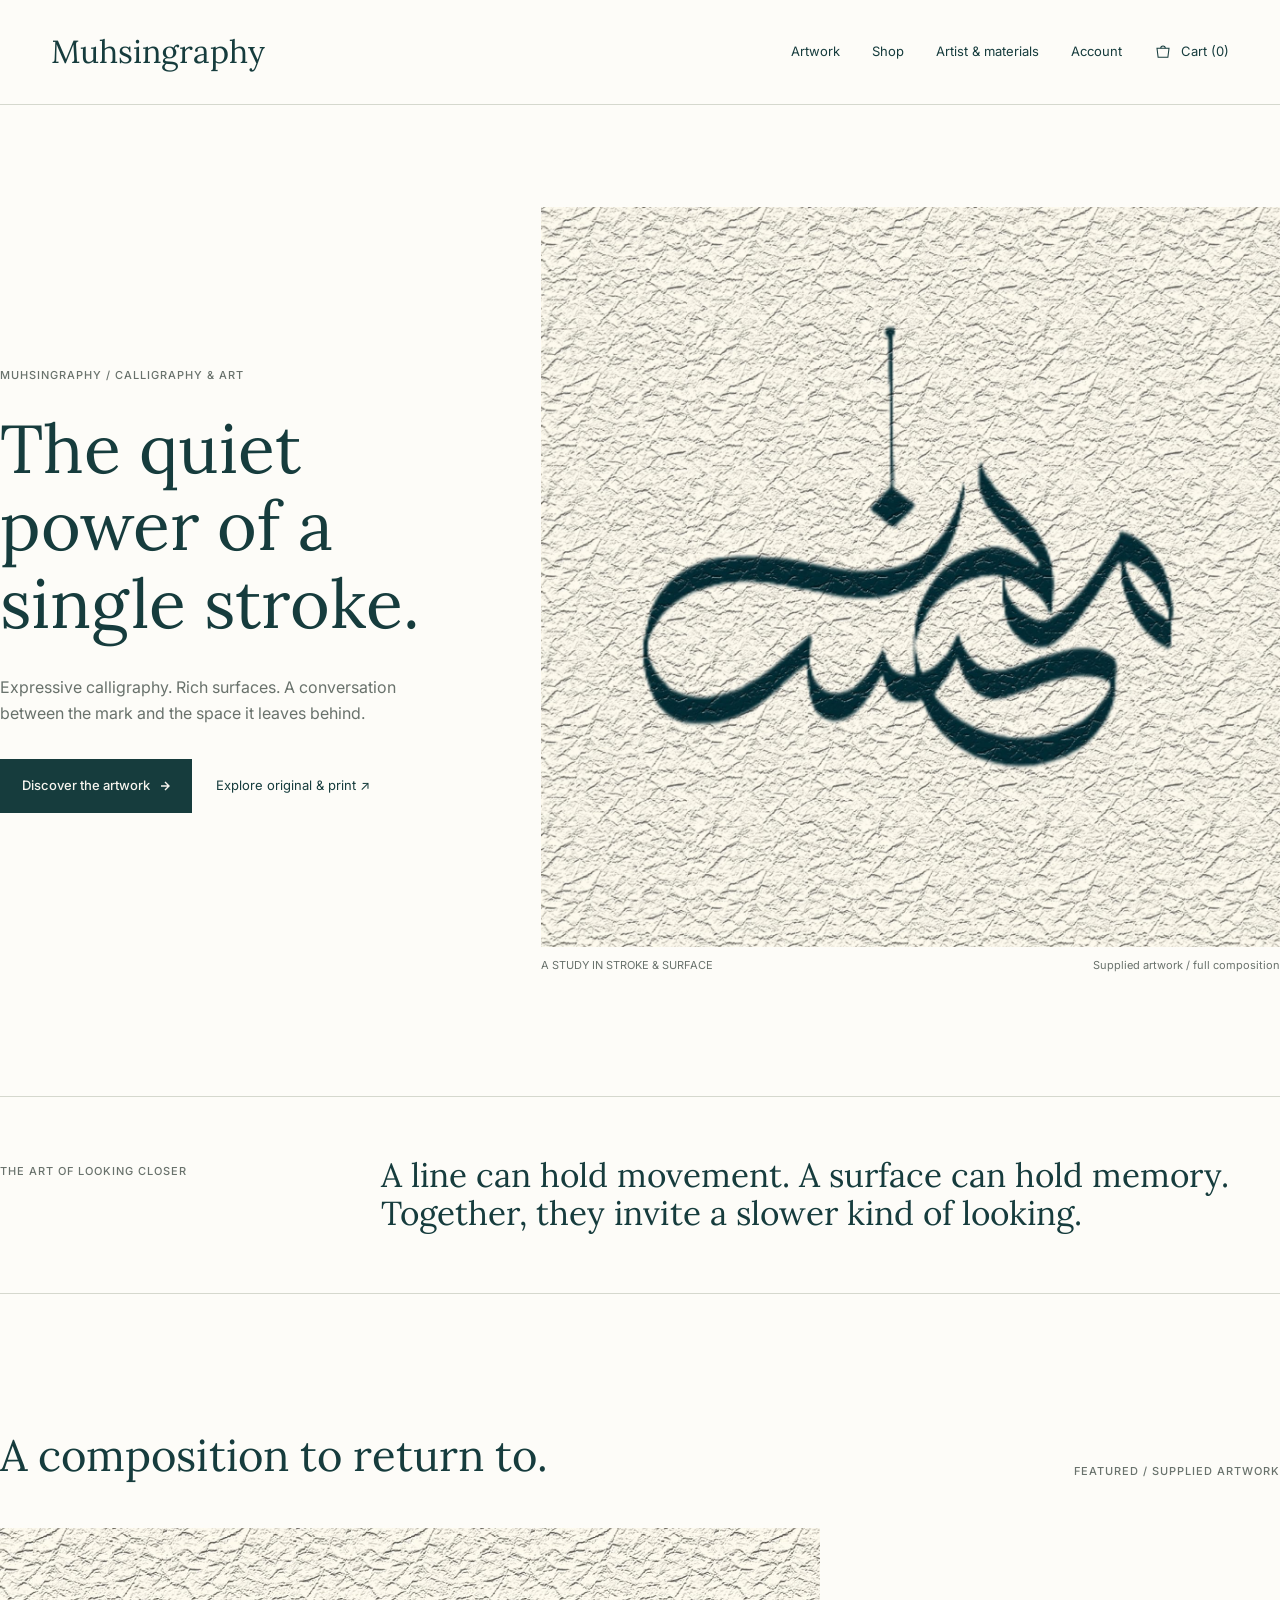
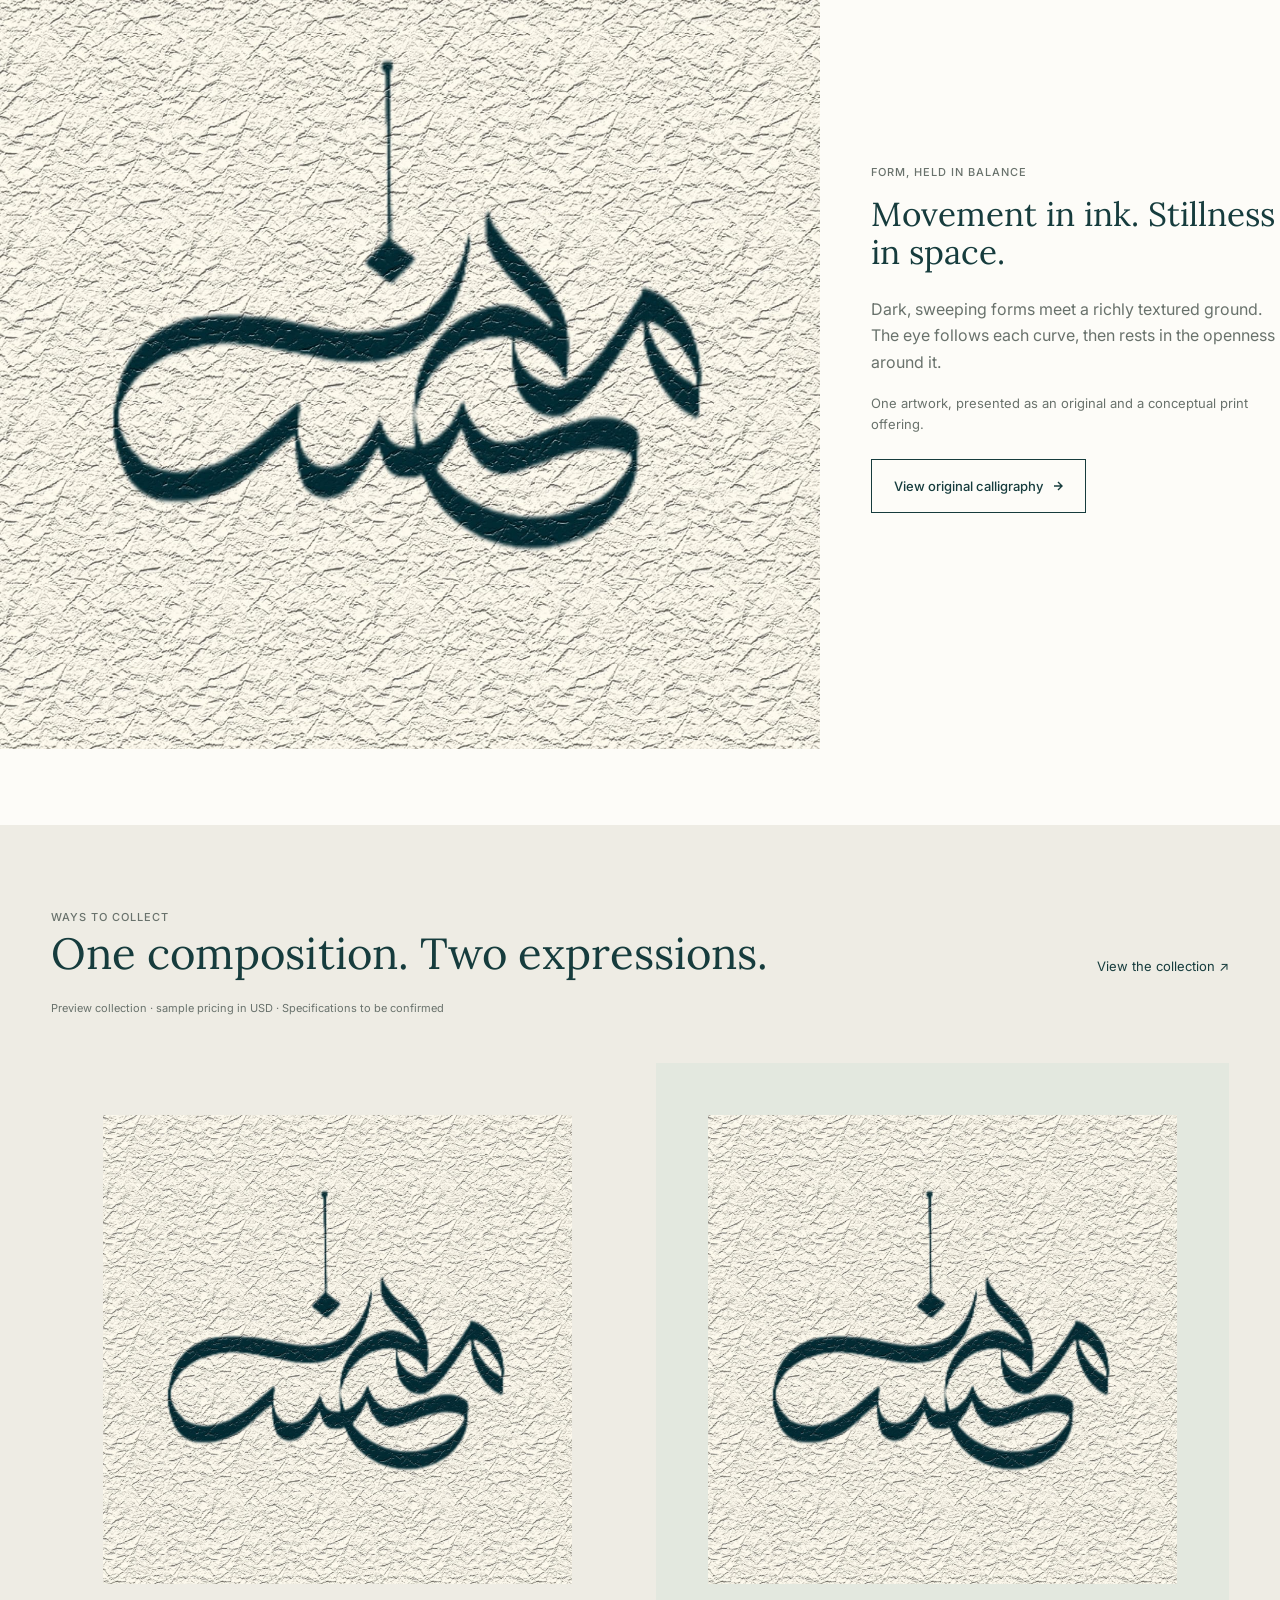
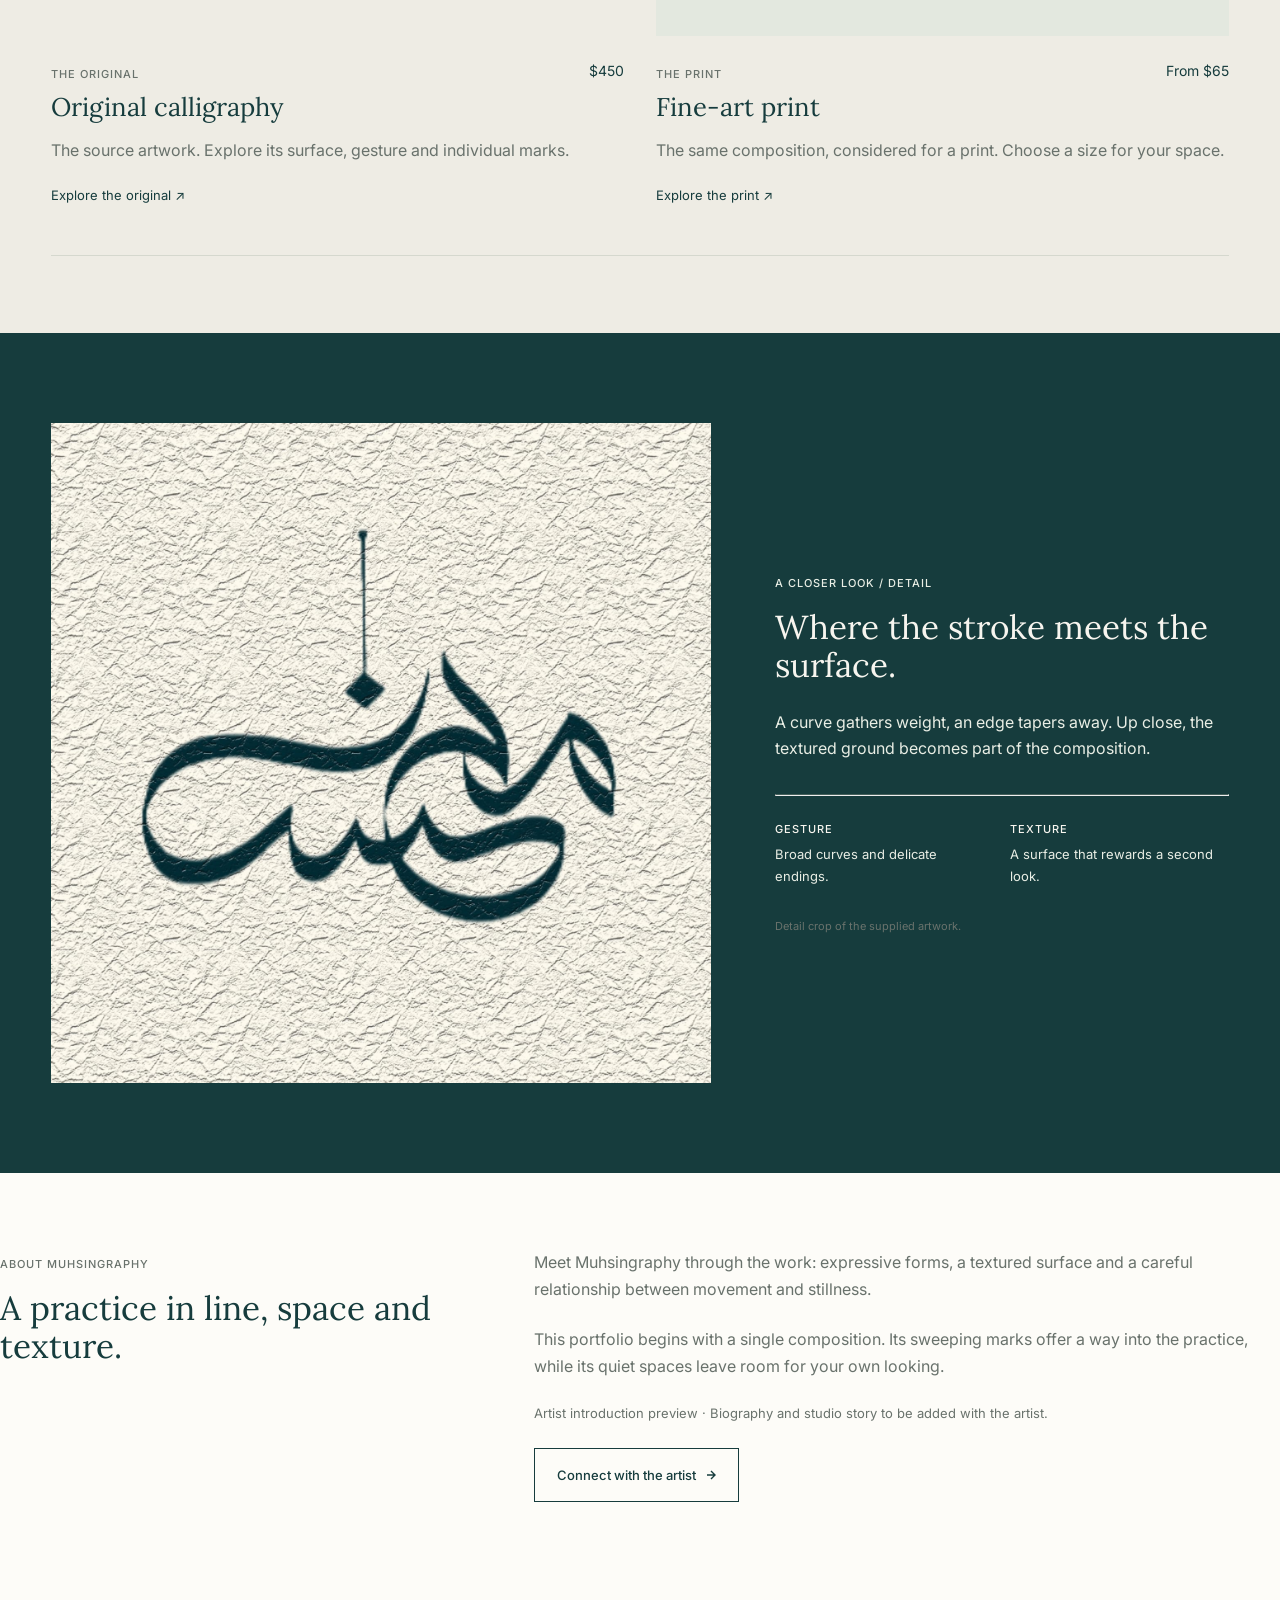
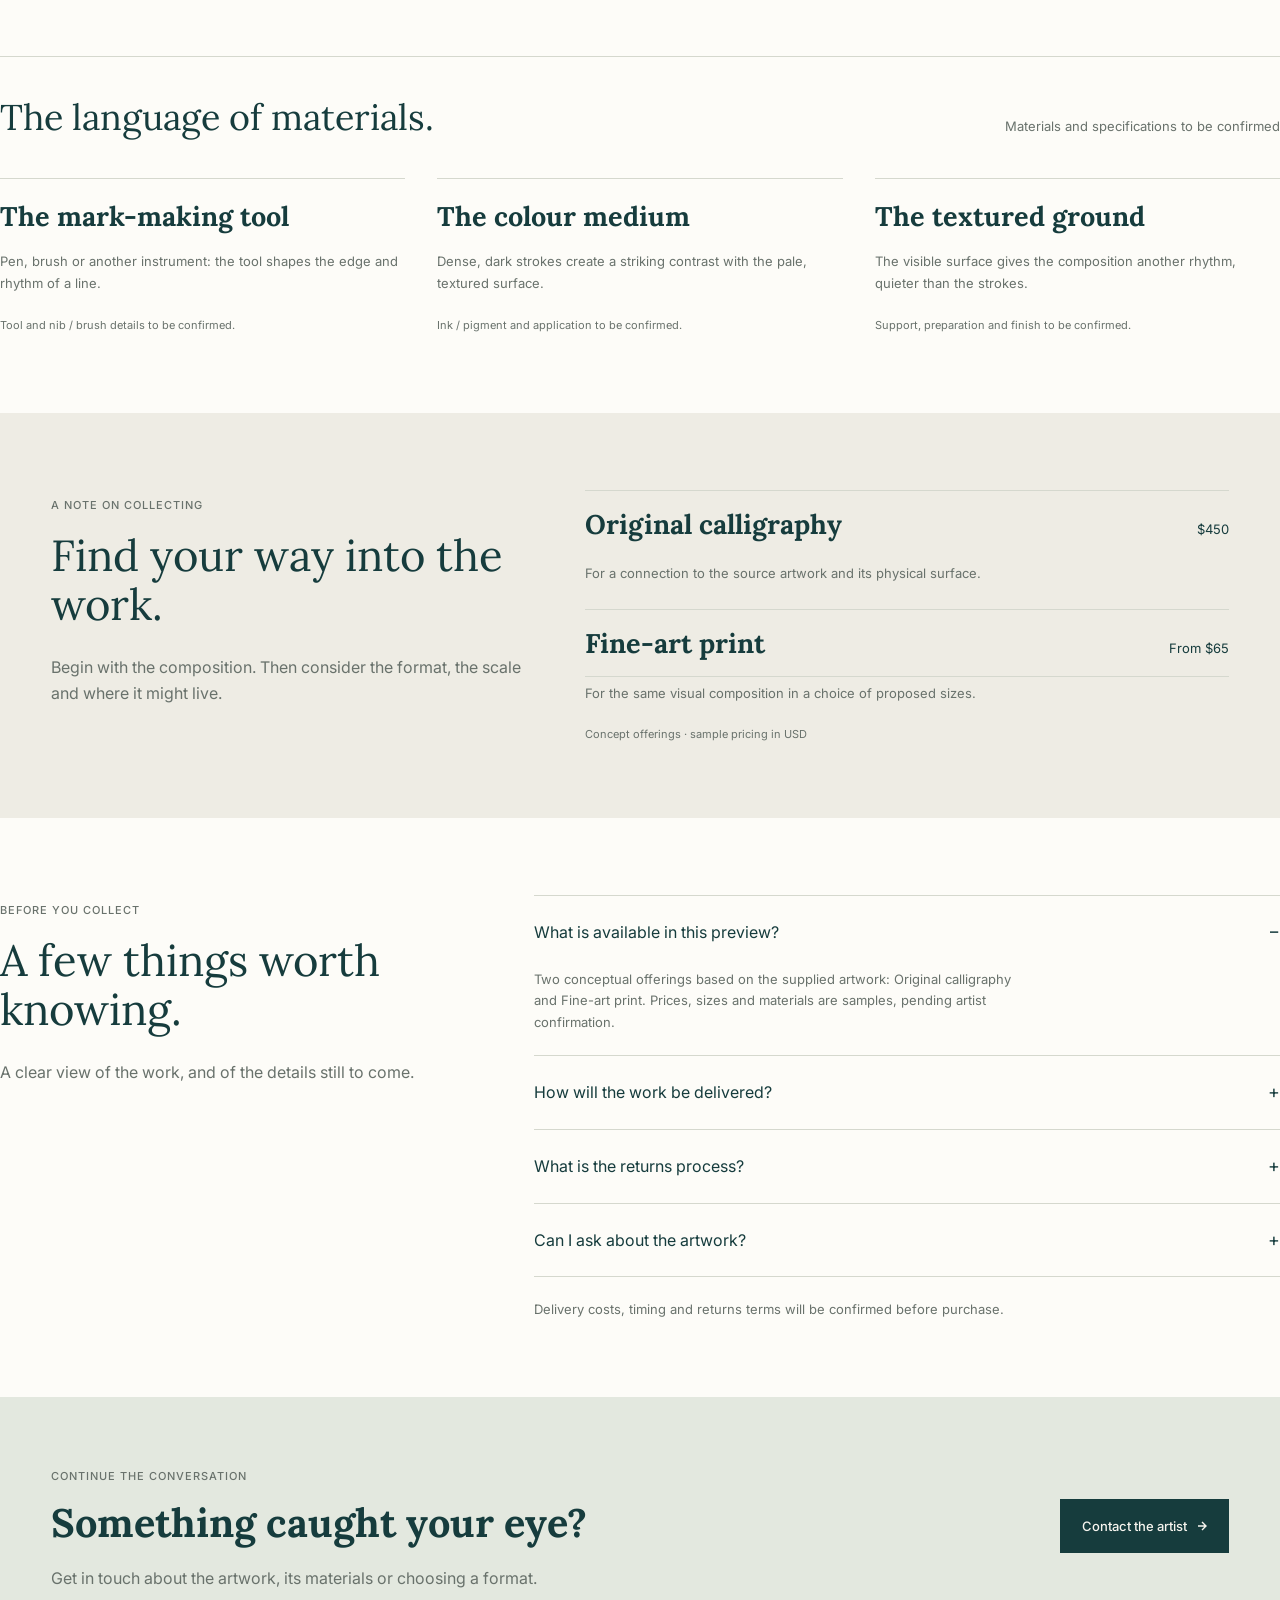
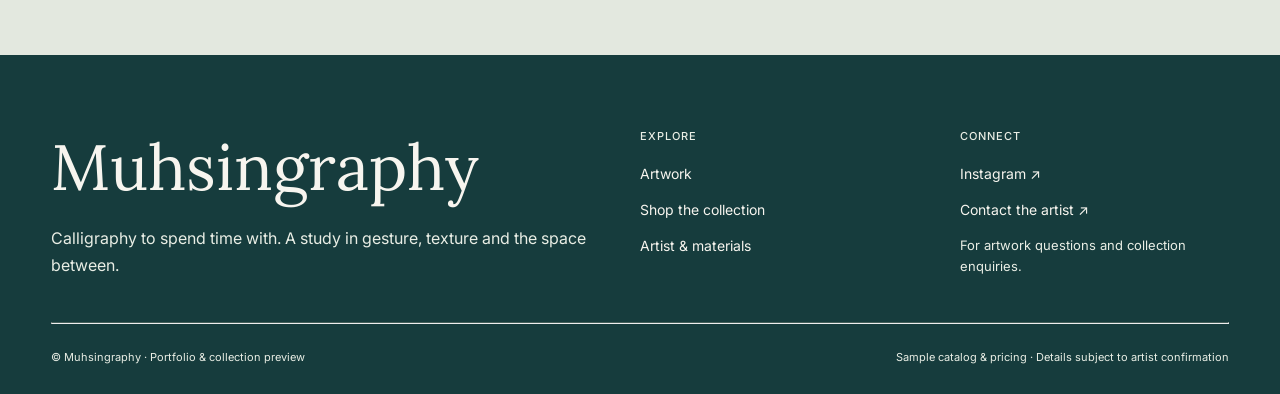
==== commit e002f13c: "Add accounts and customer chat (email+phone signup, roles, RLS) - supabase/auth-chat.sql: profile/th" ====
--- a/index.html
+++ b/index.html
@@ -21,6 +21,7 @@
         <a href="#work">Artwork</a>
         <a href="shop.html">Shop</a>
         <a href="#artist" class="hide-sm">Artist &amp; materials</a>
+        <a href="account.html" class="hide-sm">Account</a>
         <a class="cart" href="shop.html">
           <svg width="18" height="18" viewBox="0 0 24 24" fill="none" stroke="currentColor" stroke-width="1.4" aria-hidden="true">
             <path d="M4 7h16l-1.5 12h-13L4 7Z"/><path d="M9 7a3 3 0 0 1 6 0"/>
@@ -324,6 +325,9 @@
     </div>
   </footer>
 
+  <script src="supabase-config.js"></script>
+  <script src="store.js"></script>
   <script src="script.js"></script>
+  <script src="hydrate.js"></script>
 </body>
 </html>
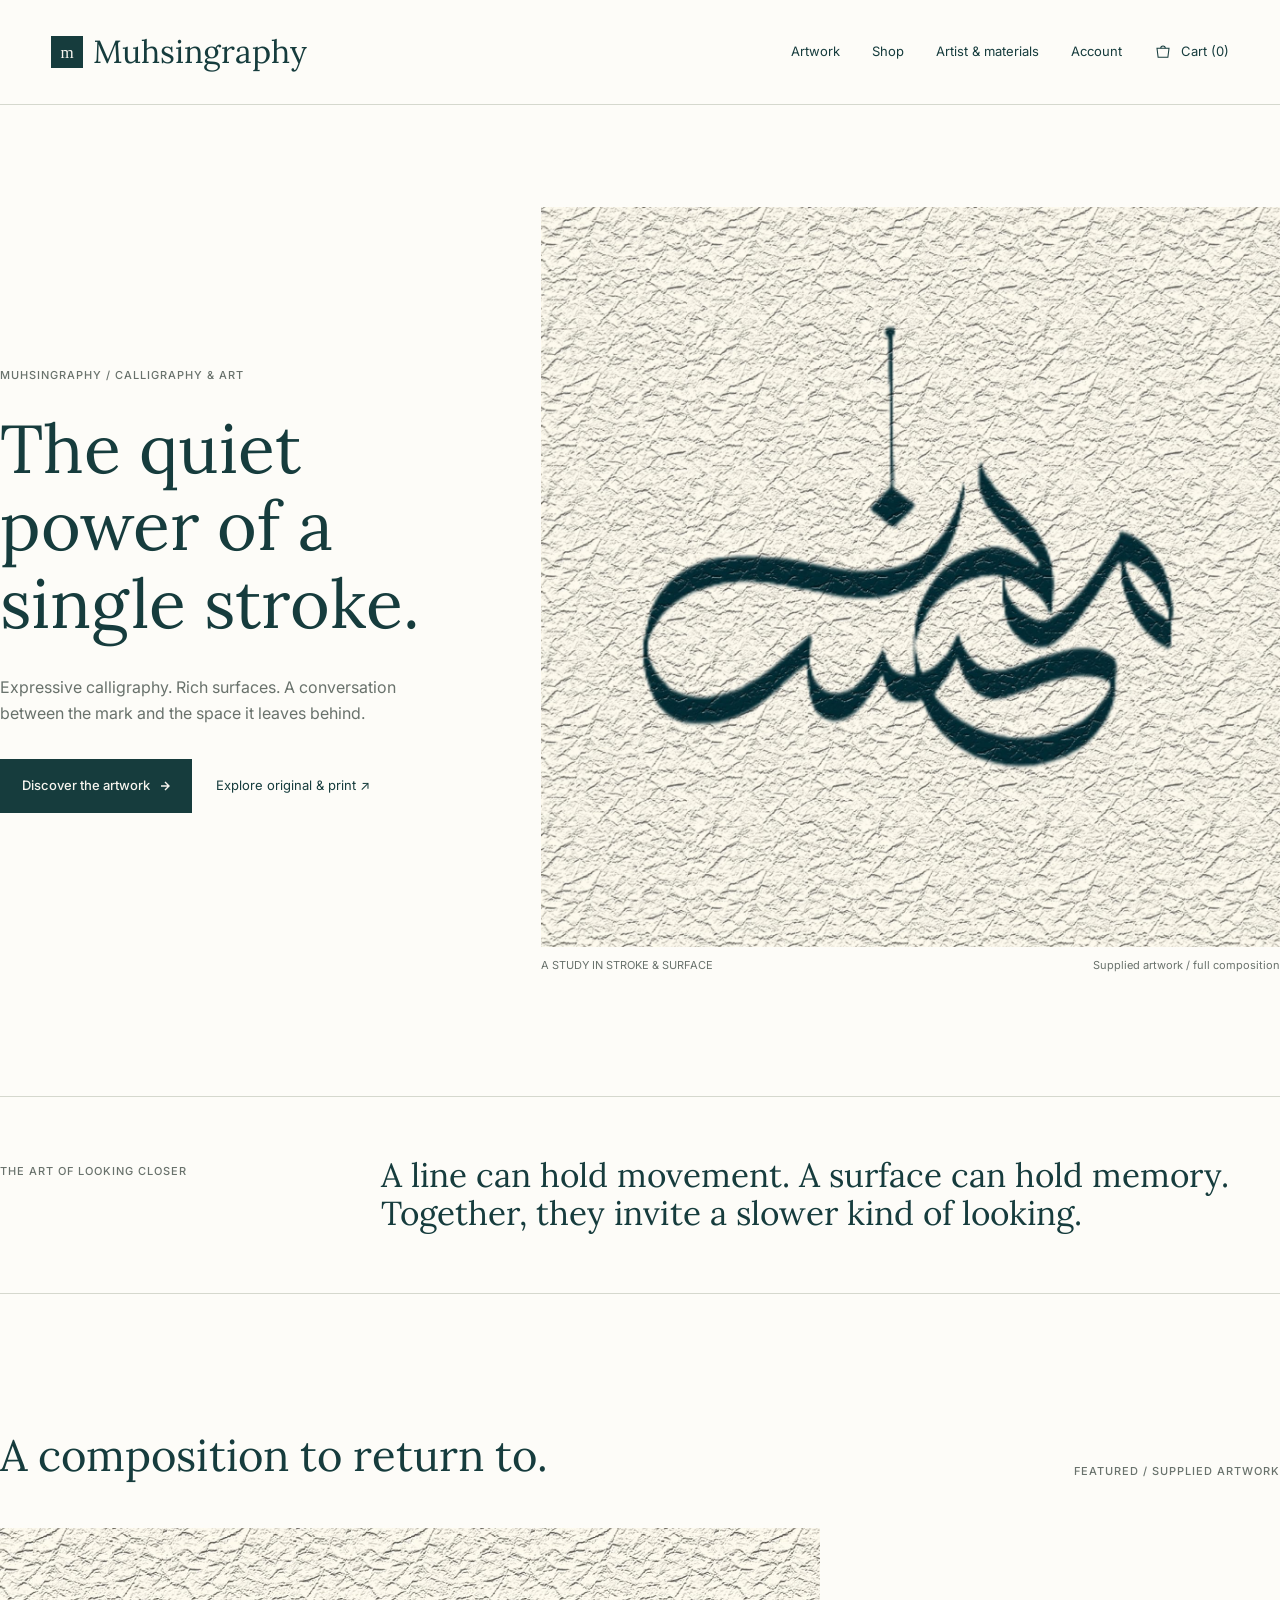
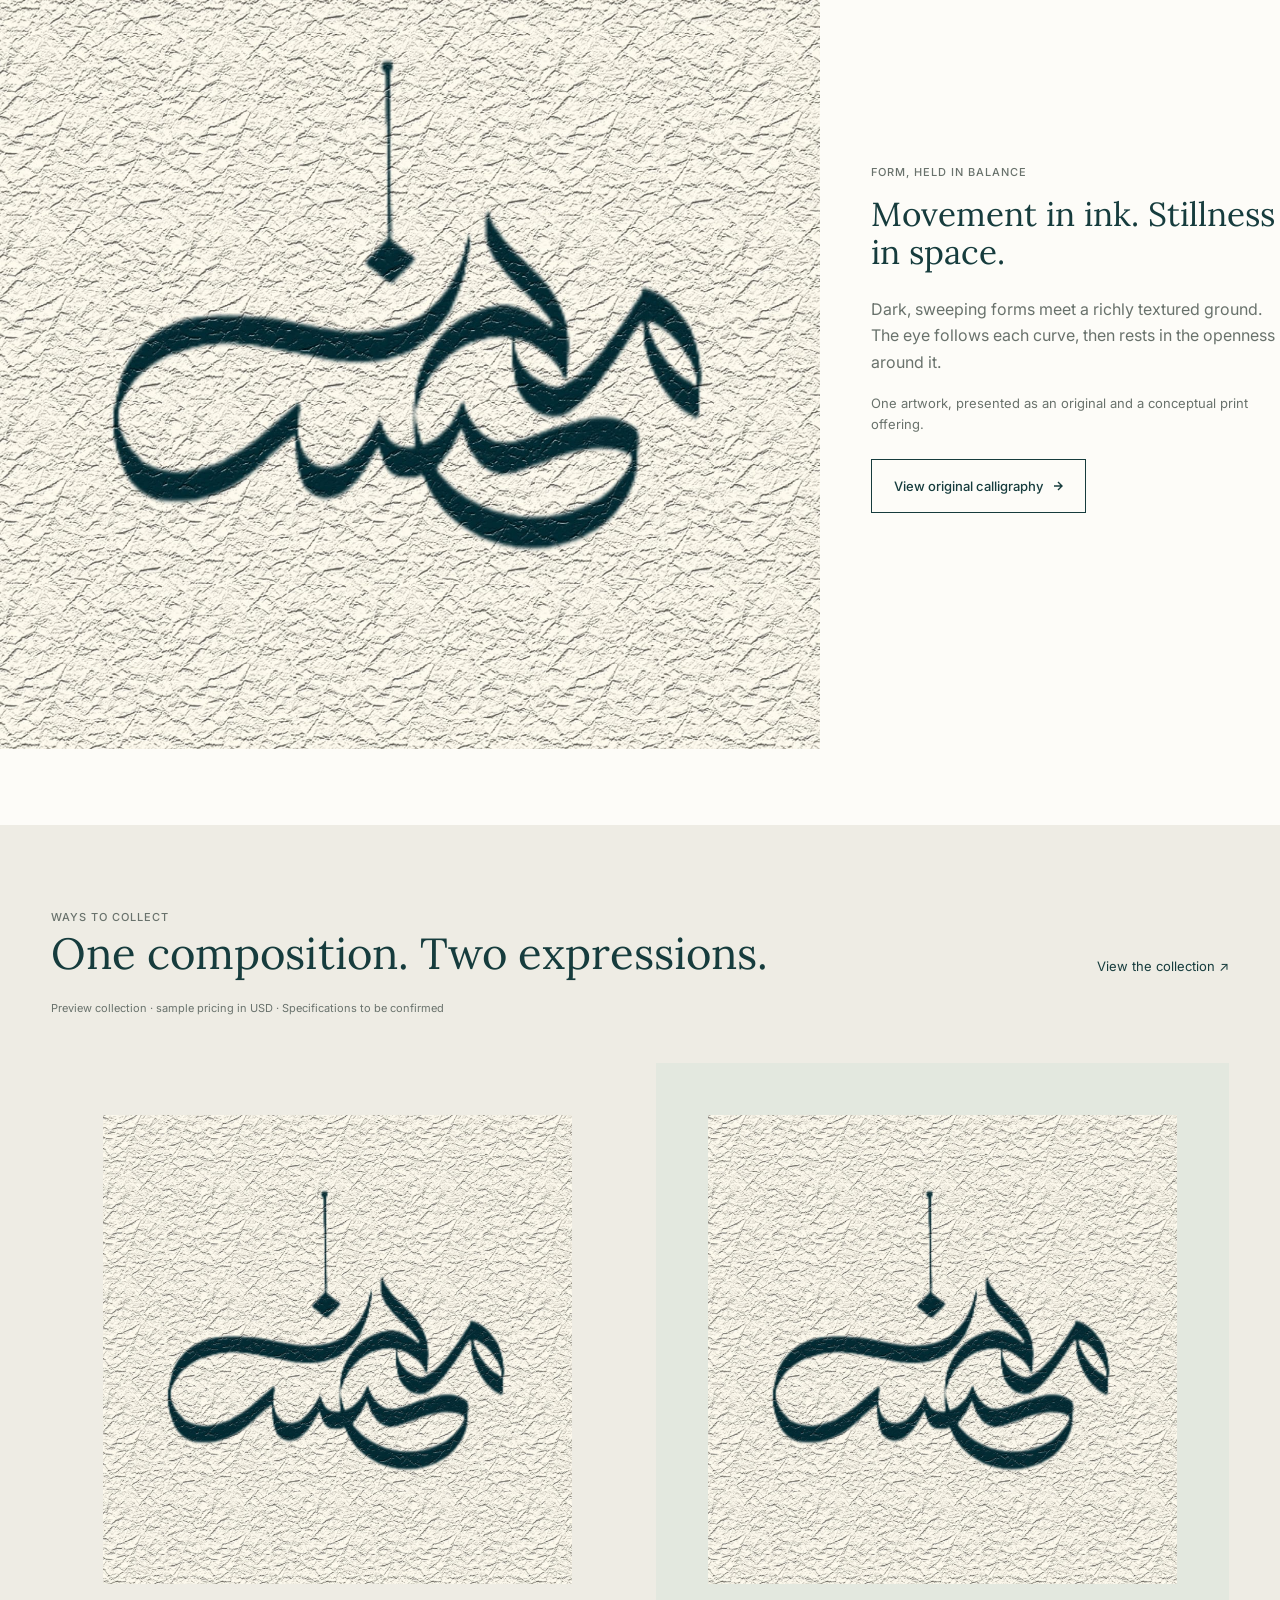
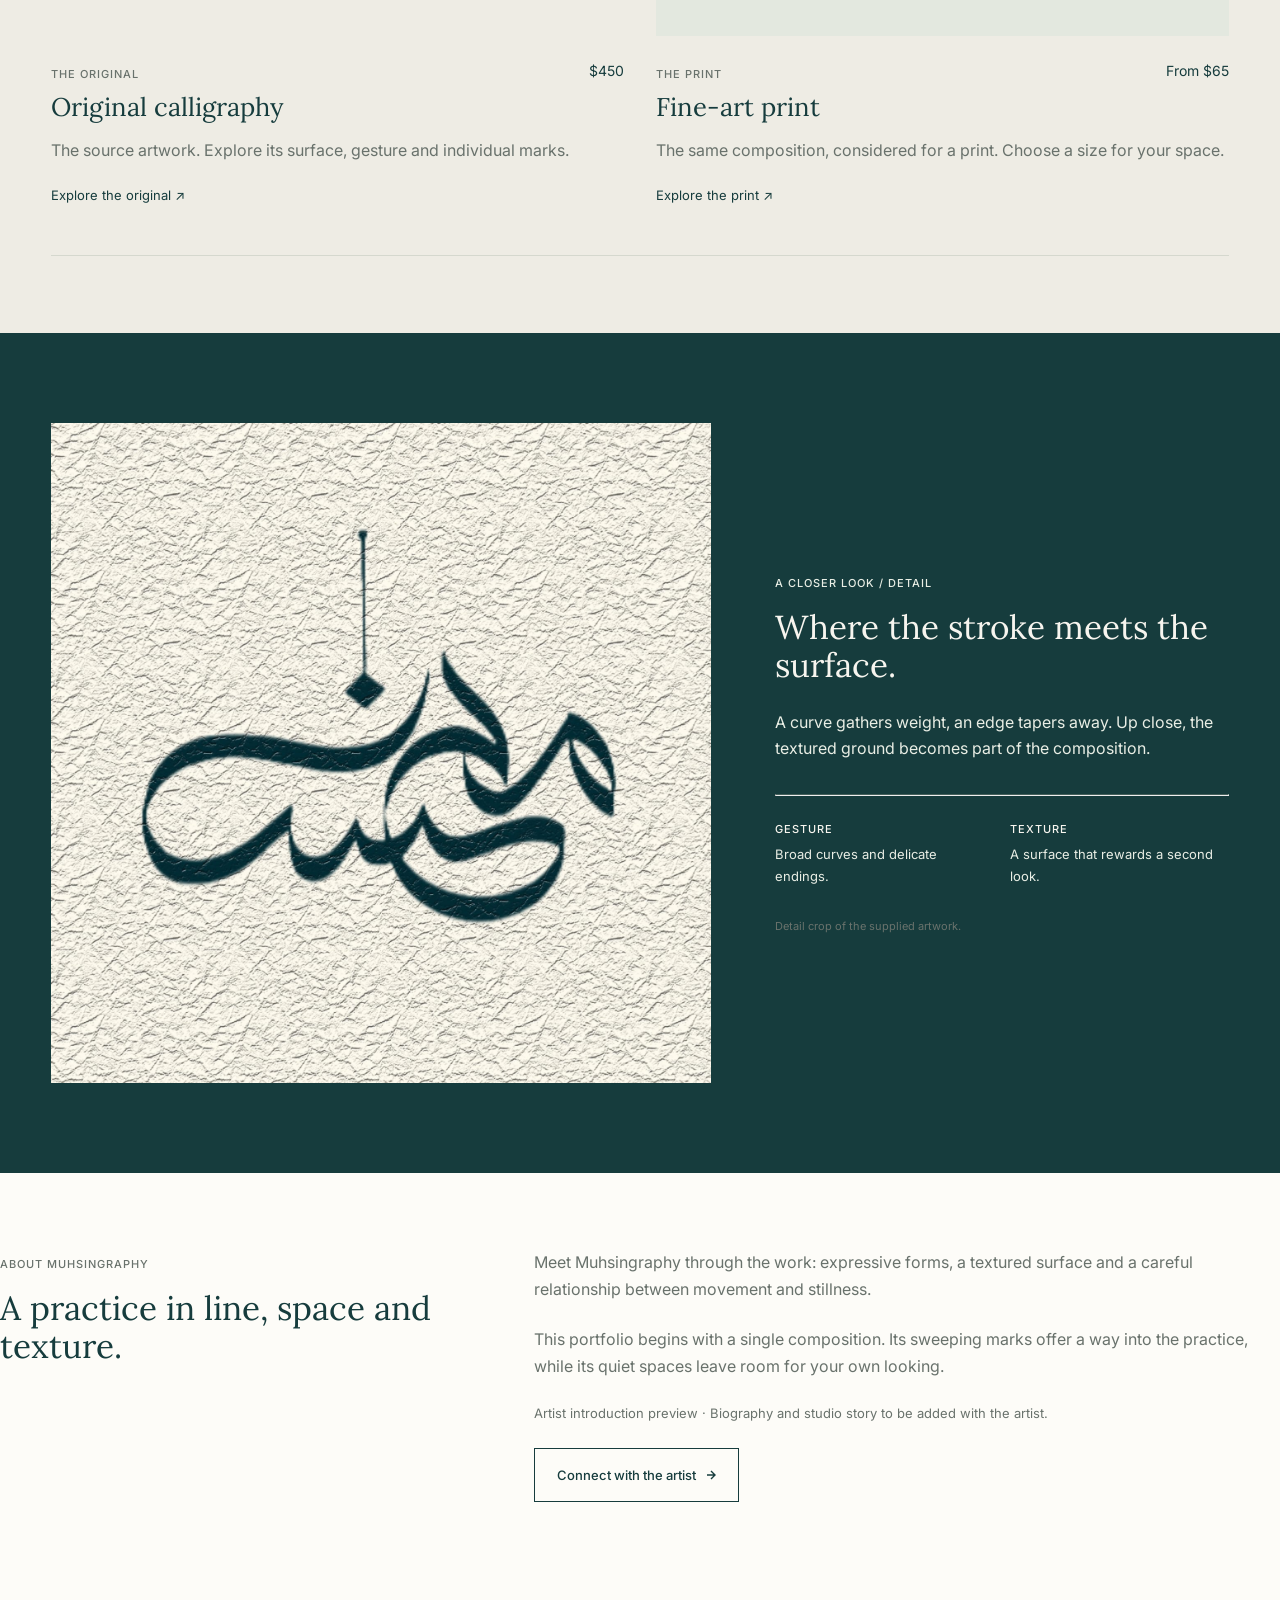
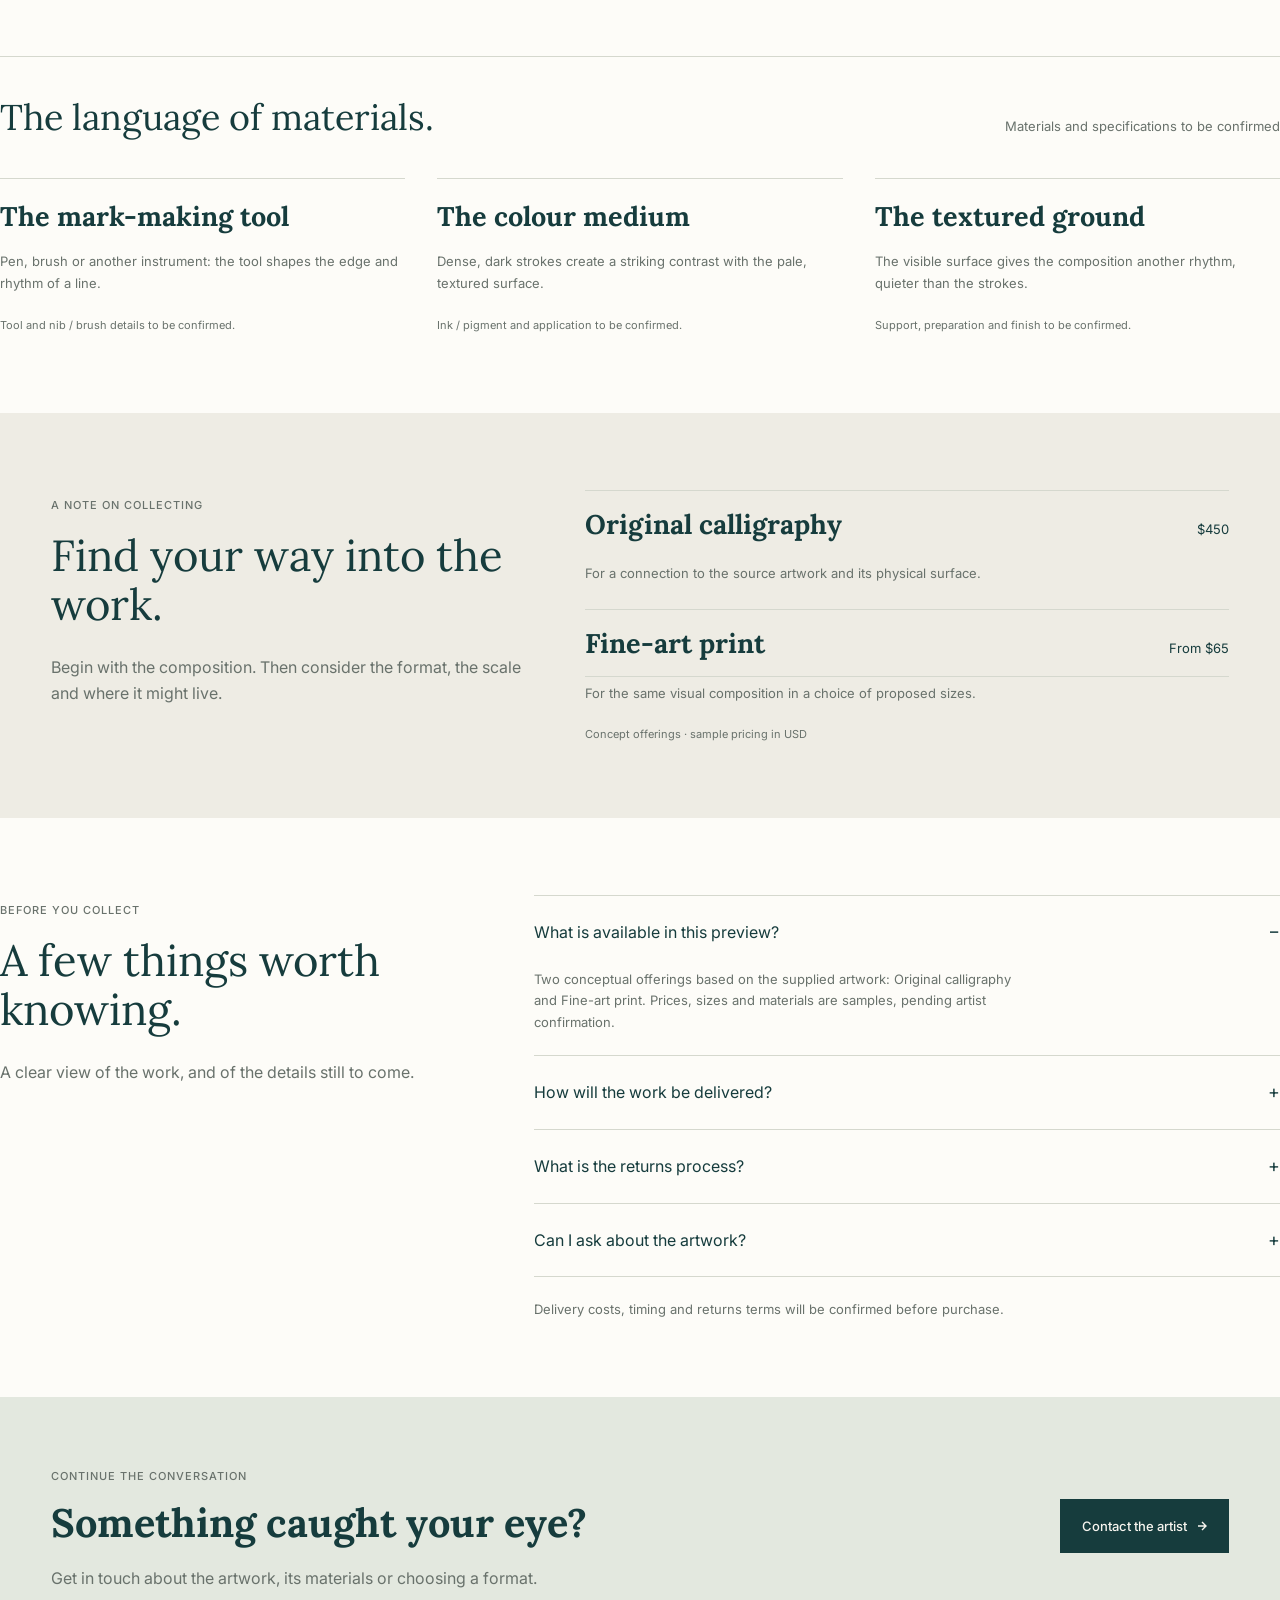
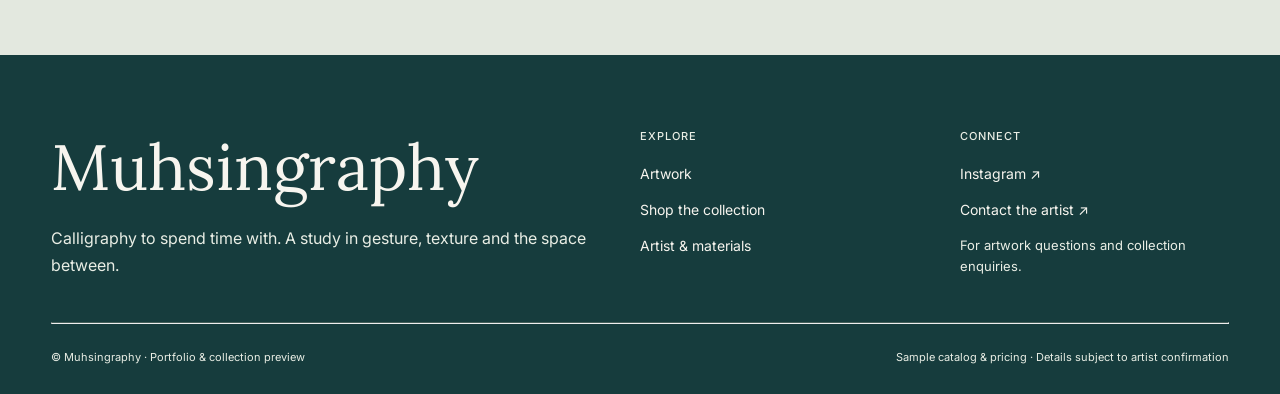
==== commit d9c79d26: "Add site logo to header and favicon - assets/logo.svg: placeholder mark (replace with real artwork) " ====
--- a/index.html
+++ b/index.html
@@ -8,6 +8,8 @@
   <link rel="preconnect" href="https://fonts.googleapis.com" />
   <link rel="preconnect" href="https://fonts.gstatic.com" crossorigin />
   <link href="https://fonts.googleapis.com/css2?family=Lora:ital,wght@0,400;0,500;1,400&family=Inter:wght@400;500&display=swap" rel="stylesheet" />
+  <link rel="icon" type="image/svg+xml" href="assets/logo.svg" />
+  <link rel="apple-touch-icon" href="assets/logo.svg" />
   <link rel="stylesheet" href="styles.css" />
 </head>
 <body>
@@ -16,7 +18,10 @@
   <!-- ── header ─────────────────────────────────────────── -->
   <header class="site-header">
     <div class="site-header__inner">
-      <a class="brand" href="index.html">Muhsingraphy</a>
+      <a class="brand" href="index.html">
+        <img class="brand__mark" src="assets/logo.svg" alt="" width="32" height="32" />
+        <span class="brand__word">Muhsingraphy</span>
+      </a>
       <nav class="nav" aria-label="Primary">
         <a href="#work">Artwork</a>
         <a href="shop.html">Shop</a>
--- a/styles.css
+++ b/styles.css
@@ -108,7 +108,10 @@
   justify-content: space-between;
   gap: 1.5rem;
 }
-.brand { font-family: var(--f-display); font-size: 32px; line-height: 1.28; color: var(--ink); }
+.brand { display: inline-flex; align-items: center; gap: 0.6rem; font-family: var(--f-display); font-size: 32px; line-height: 1.28; color: var(--ink); }
+.brand__mark { width: 32px; height: 32px; object-fit: contain; flex: none; }
+.brand__word { white-space: nowrap; }
+.admin__brand .admin__mark { width: 32px; height: 32px; object-fit: contain; margin-bottom: 0.6rem; }
 .nav { display: flex; align-items: center; gap: 2rem; }
 .nav a { font-size: 13px; color: var(--ink); border-bottom: 1px solid transparent; }
 .nav a:hover, .nav a[aria-current="page"] { border-color: var(--ink); }
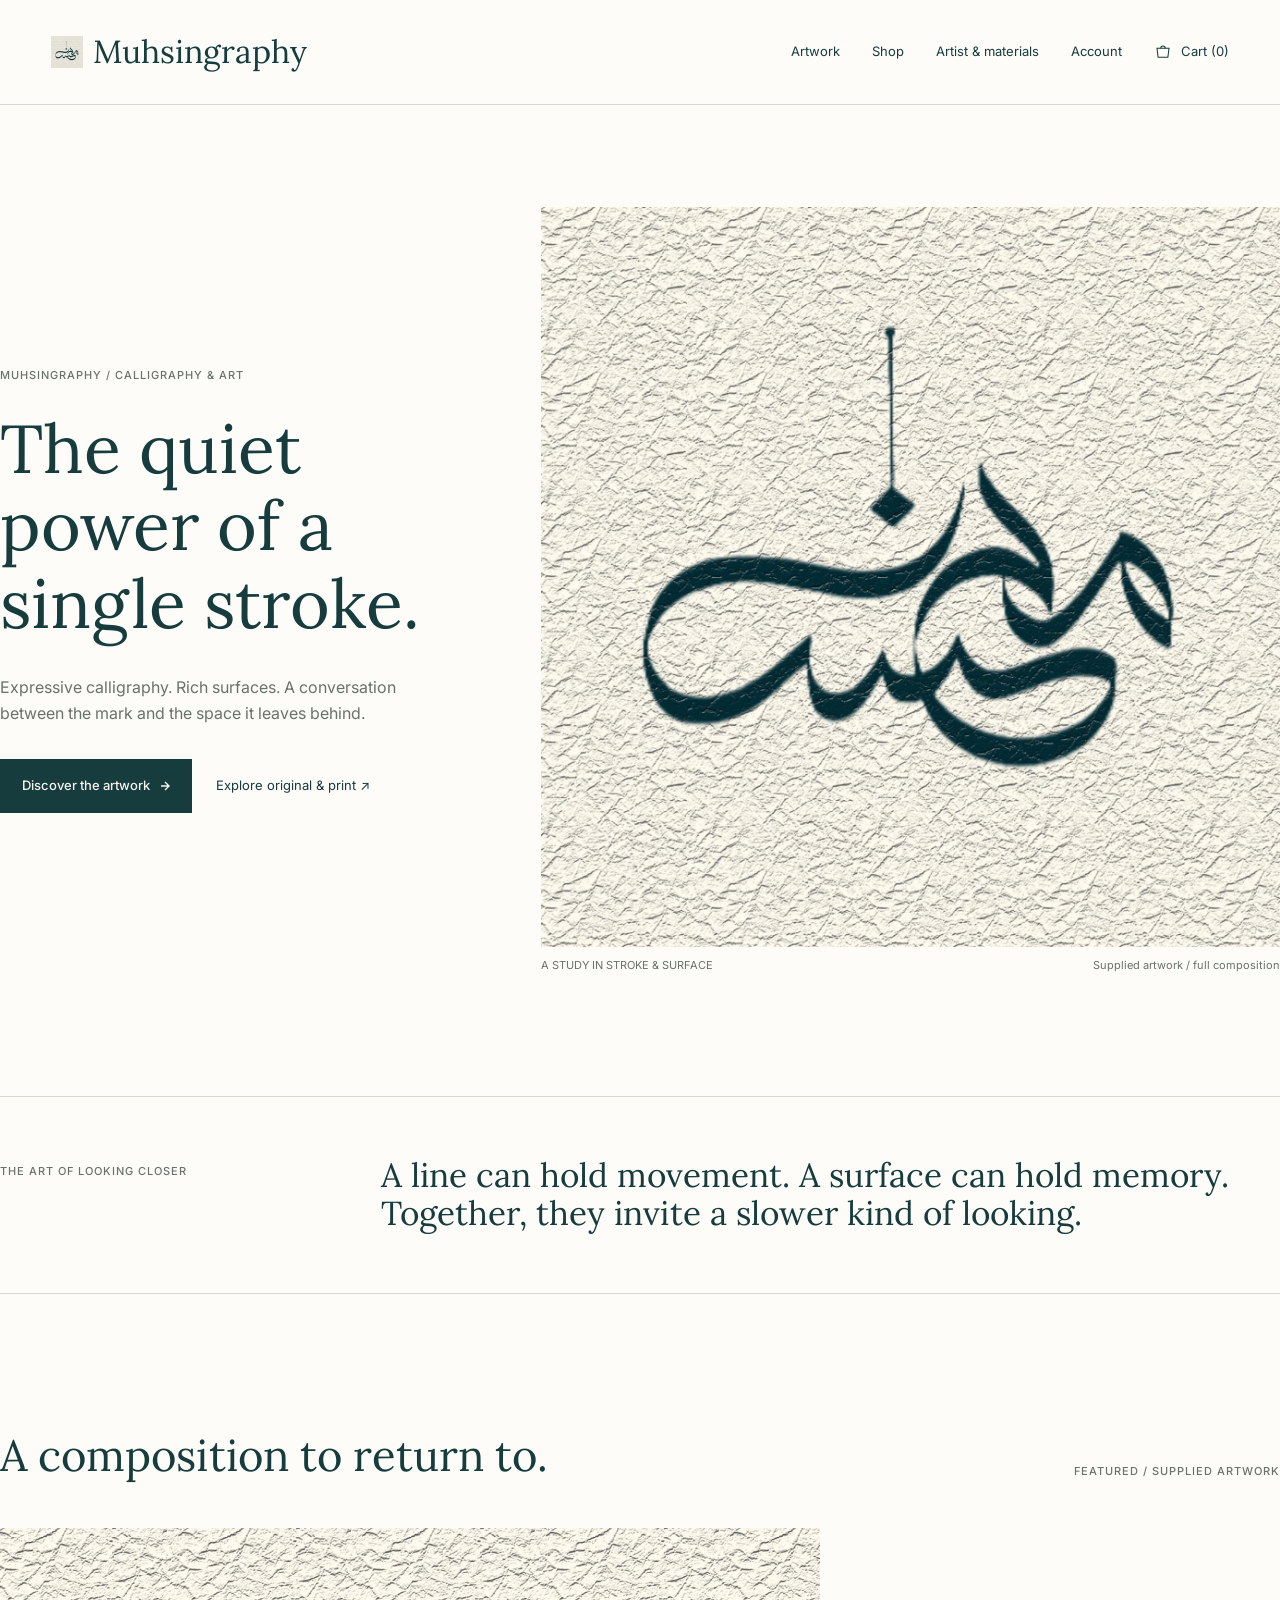
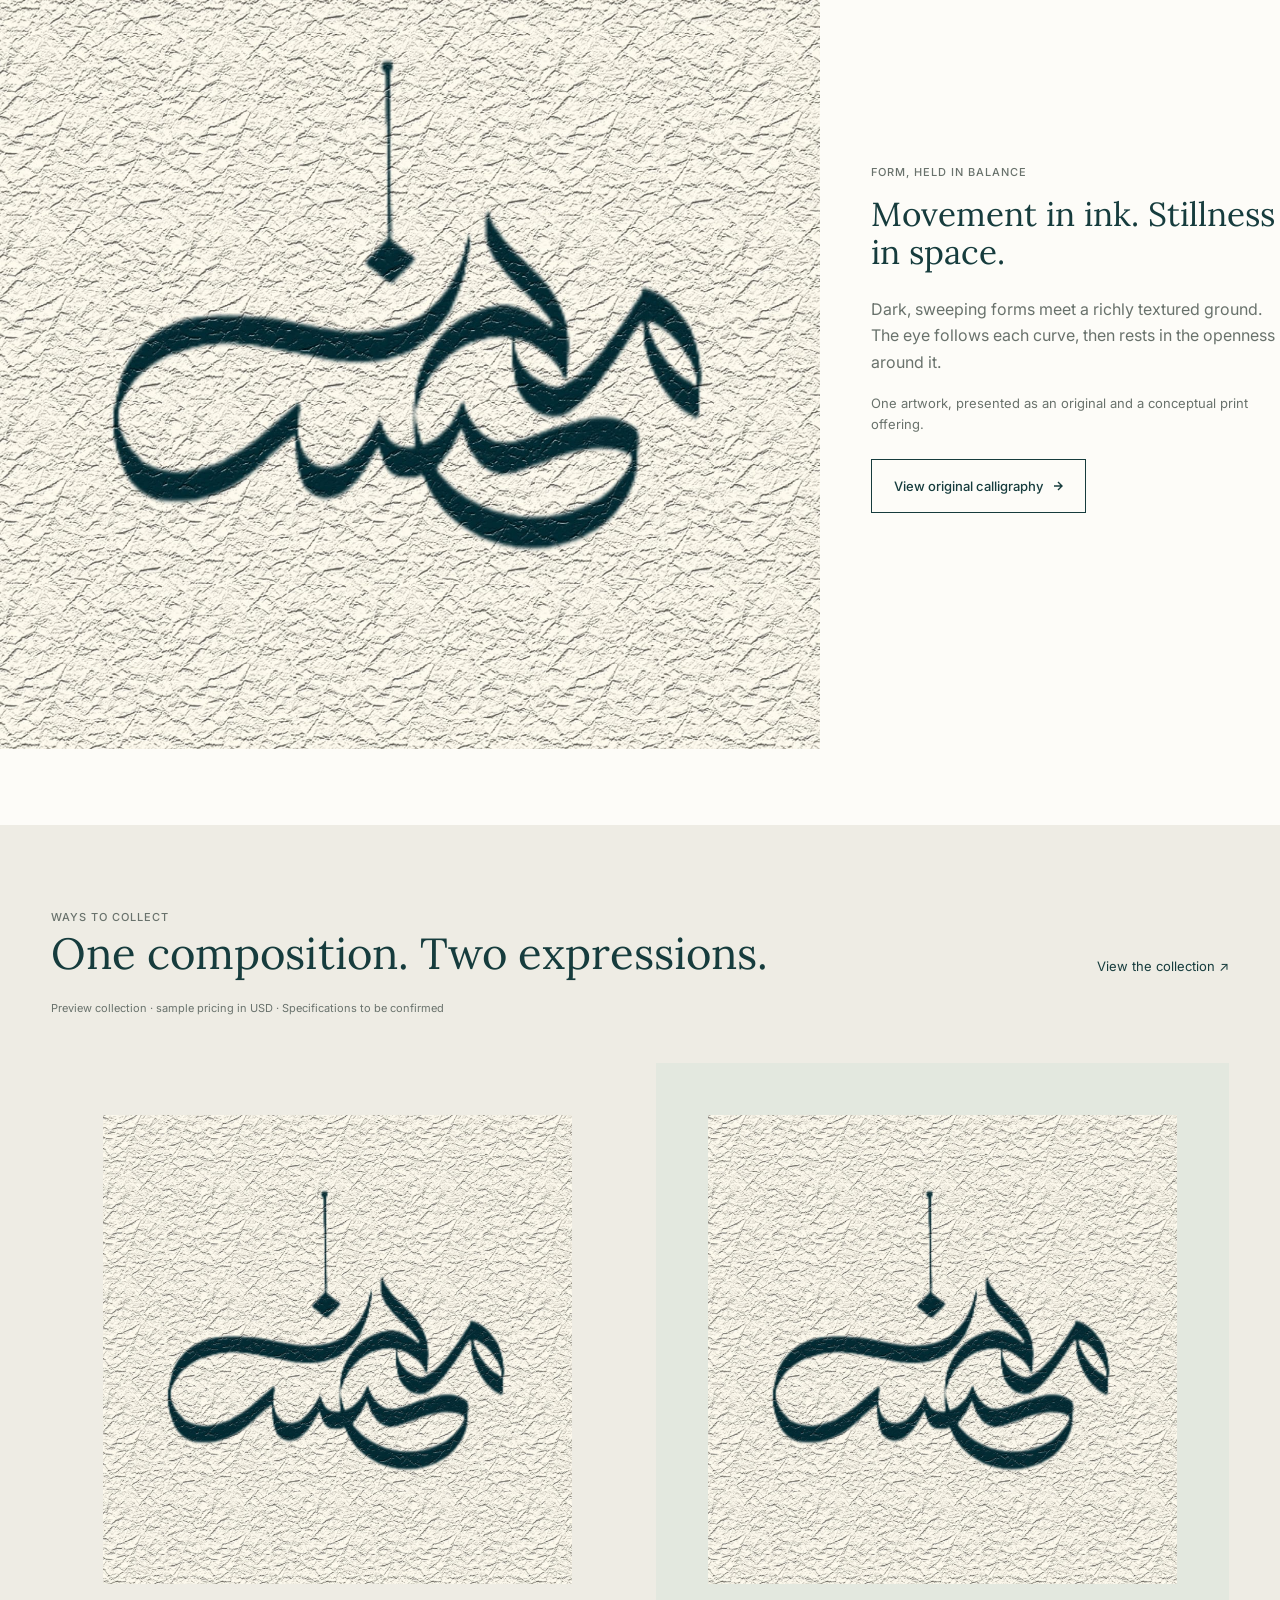
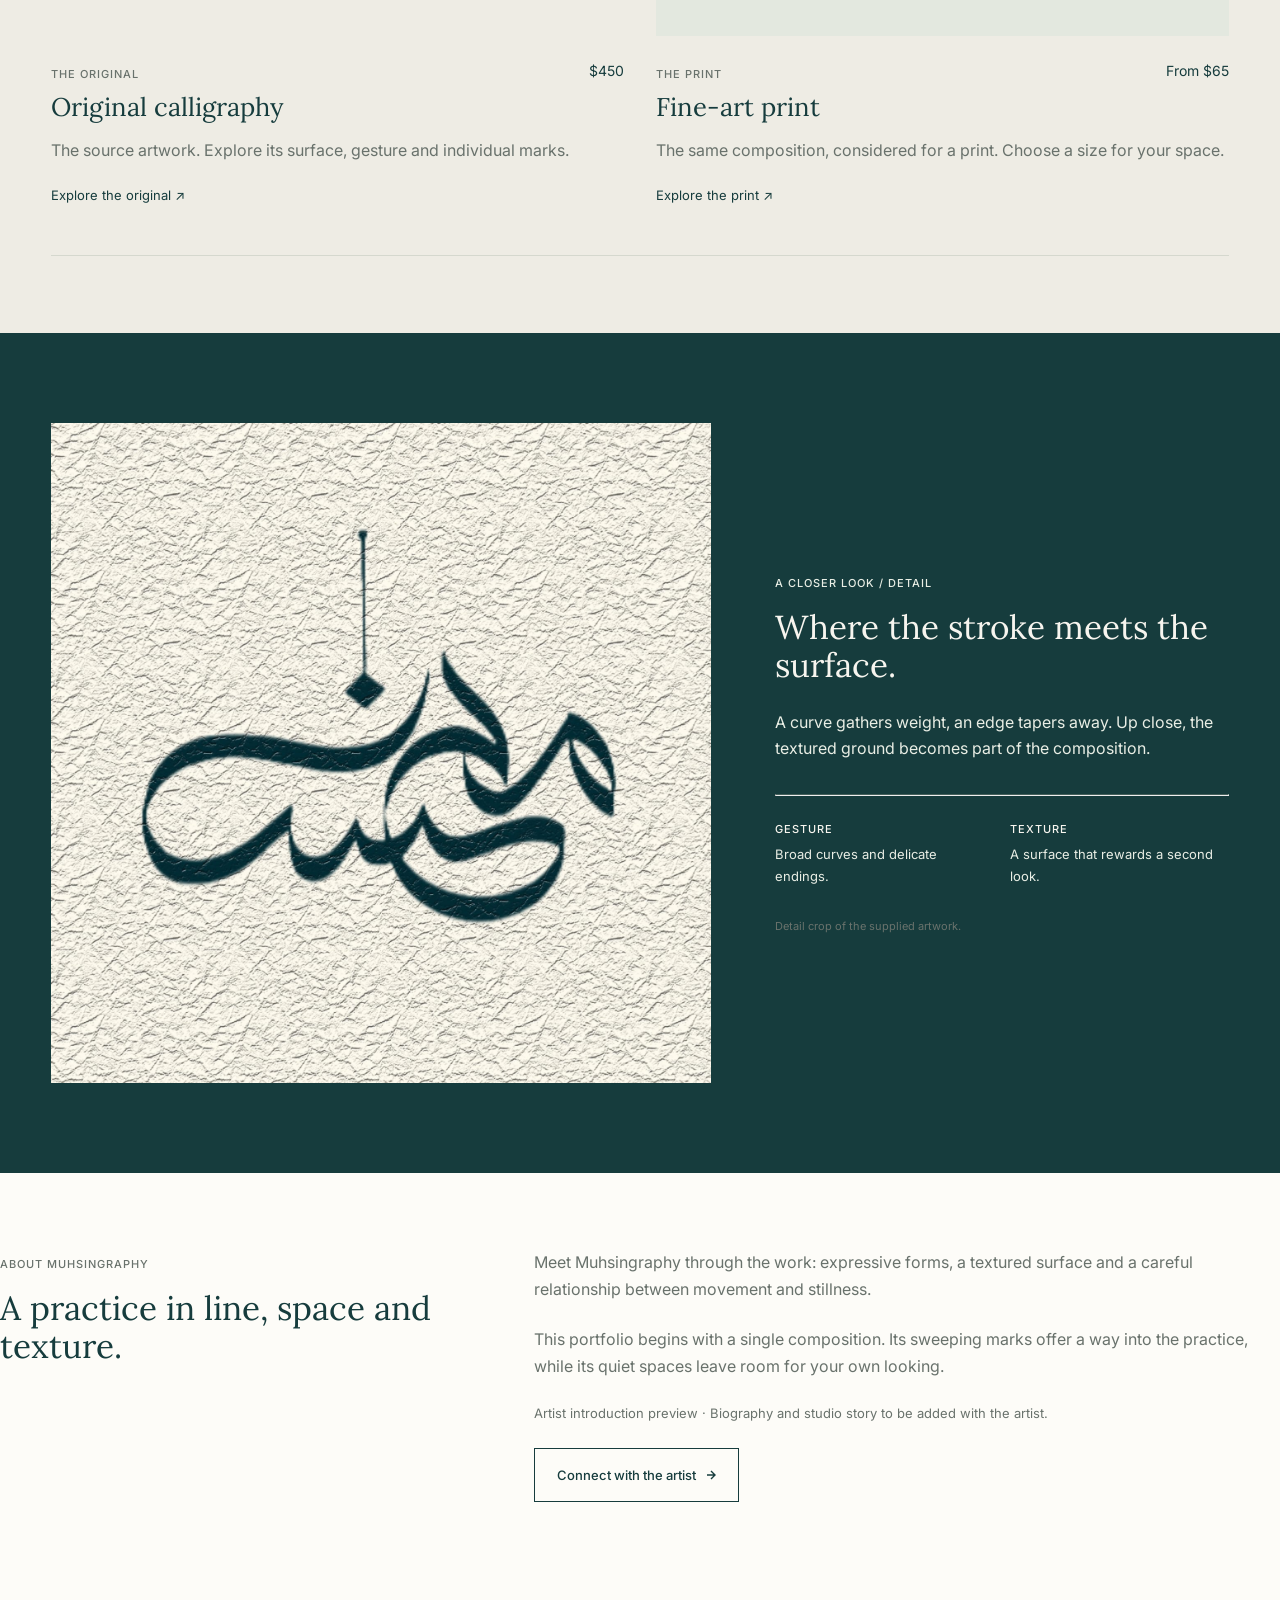
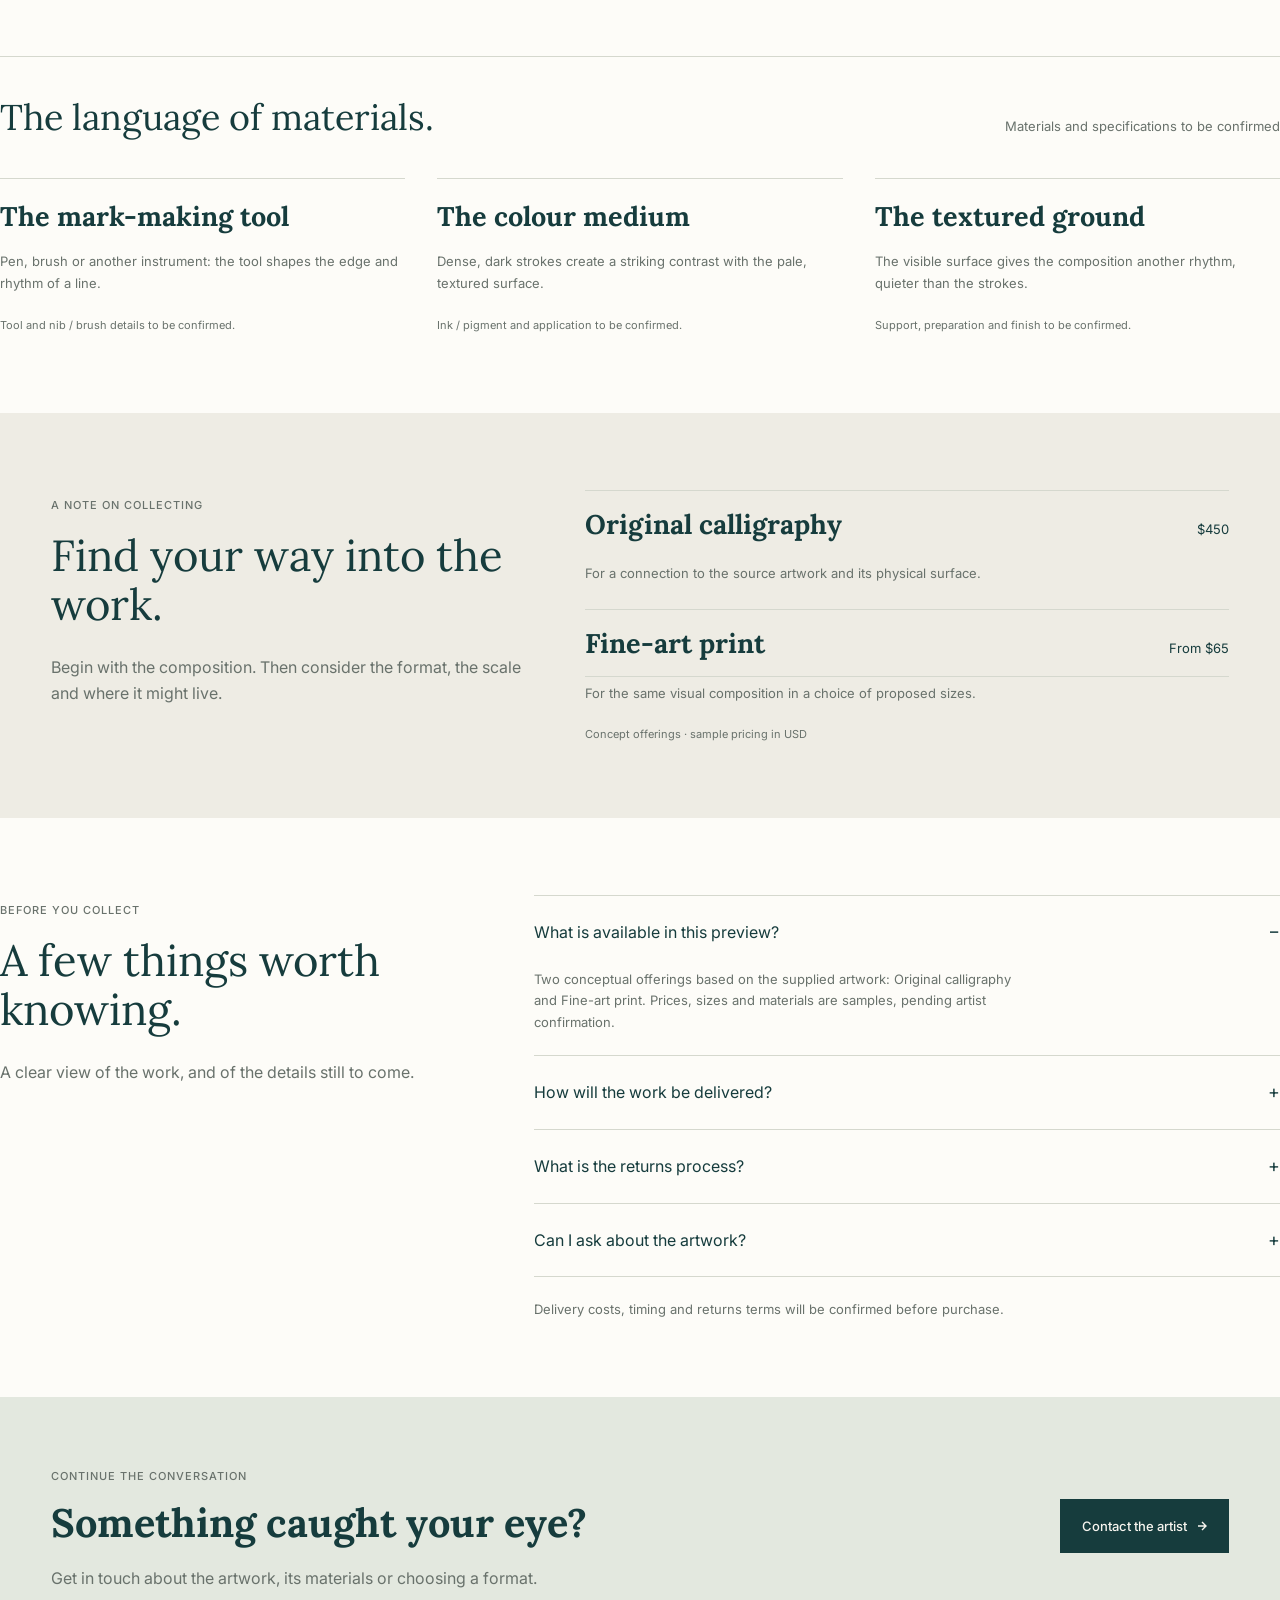
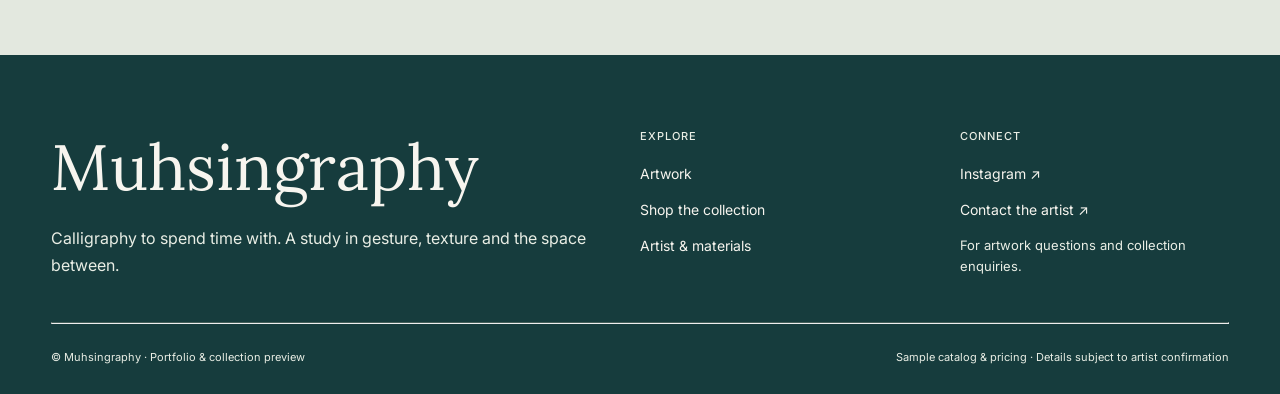
==== commit 11410dac: "Use supplied image as site logo and favicon The Drive file is byte-identical (sha256 3b23c0a2...) to" ====
--- a/index.html
+++ b/index.html
@@ -8,8 +8,9 @@
   <link rel="preconnect" href="https://fonts.googleapis.com" />
   <link rel="preconnect" href="https://fonts.gstatic.com" crossorigin />
   <link href="https://fonts.googleapis.com/css2?family=Lora:ital,wght@0,400;0,500;1,400&family=Inter:wght@400;500&display=swap" rel="stylesheet" />
-  <link rel="icon" type="image/svg+xml" href="assets/logo.svg" />
-  <link rel="apple-touch-icon" href="assets/logo.svg" />
+  <link rel="icon" href="assets/favicon.ico" sizes="any" />
+  <link rel="icon" type="image/png" href="assets/logo.png" />
+  <link rel="apple-touch-icon" href="assets/apple-touch-icon.png" />
   <link rel="stylesheet" href="styles.css" />
 </head>
 <body>
@@ -19,7 +20,7 @@
   <header class="site-header">
     <div class="site-header__inner">
       <a class="brand" href="index.html">
-        <img class="brand__mark" src="assets/logo.svg" alt="" width="32" height="32" />
+        <img class="brand__mark" src="assets/logo.png" alt="" width="32" height="32" />
         <span class="brand__word">Muhsingraphy</span>
       </a>
       <nav class="nav" aria-label="Primary">
